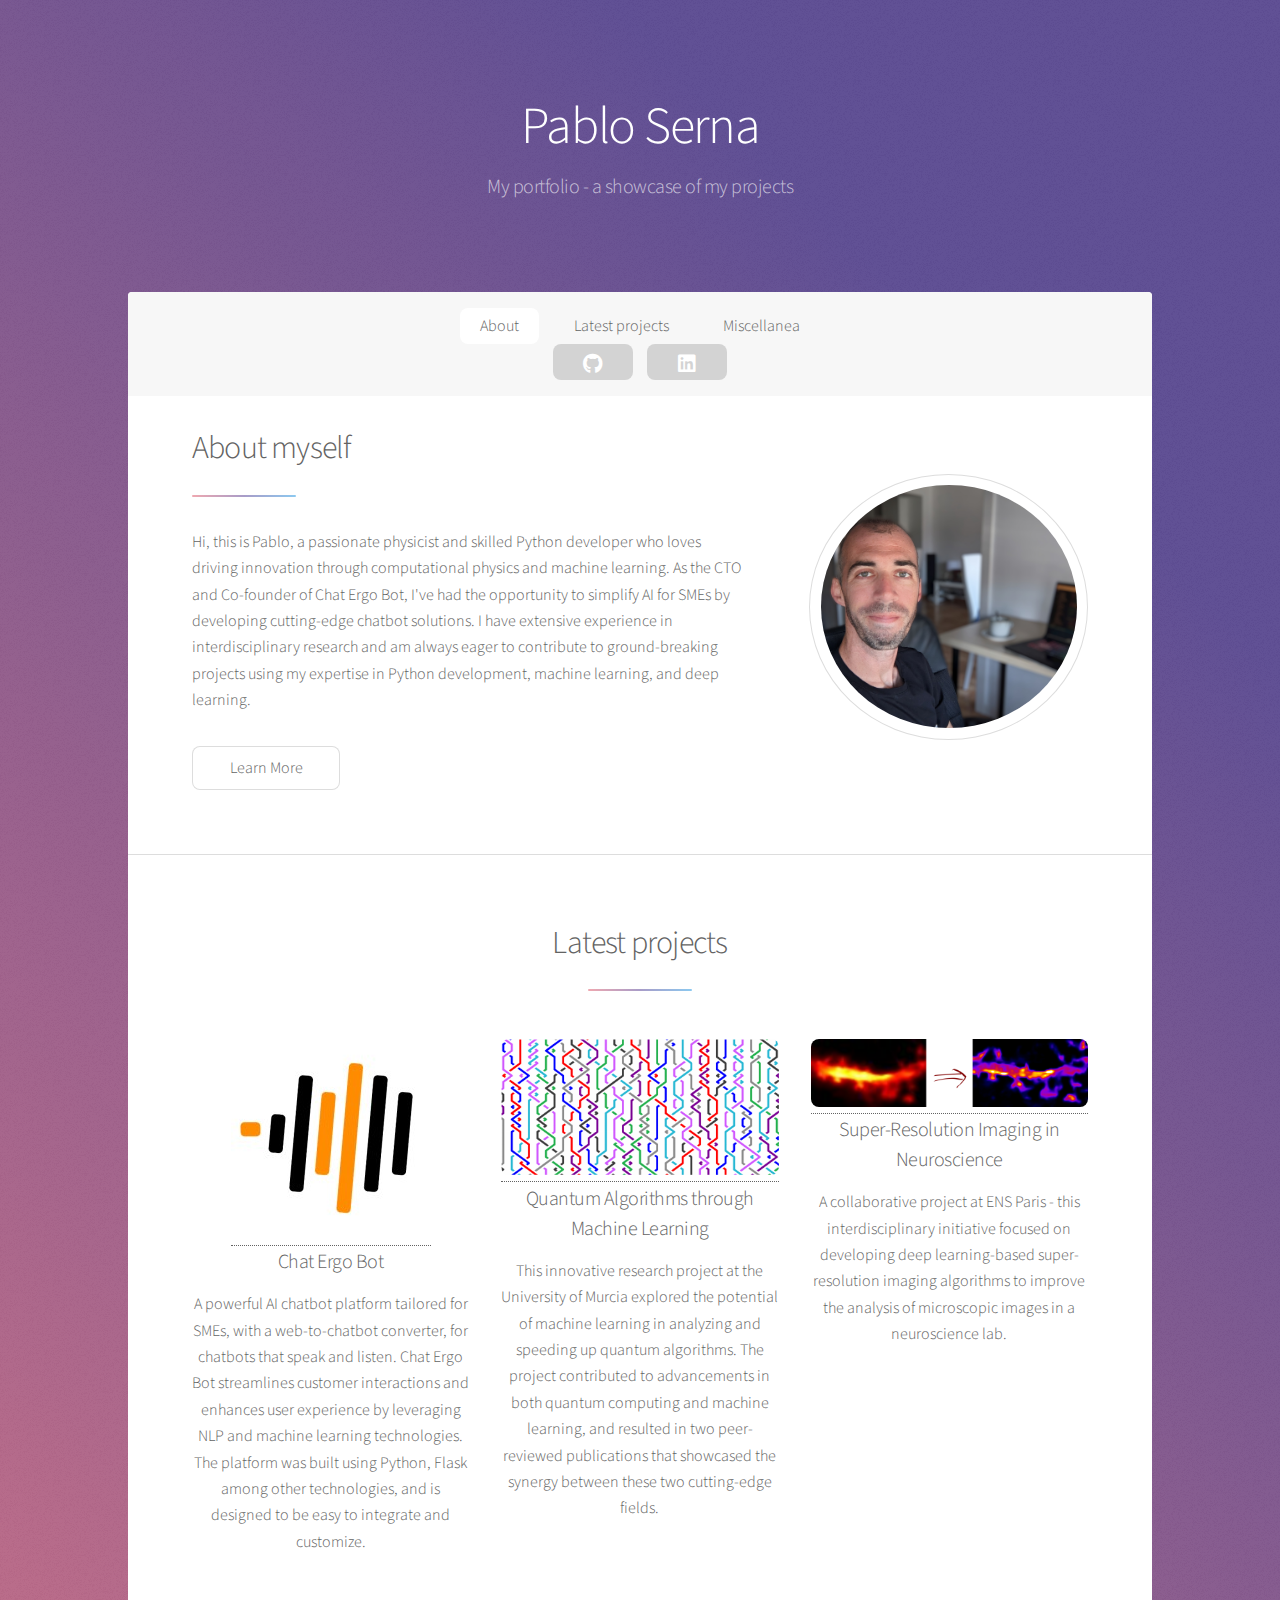
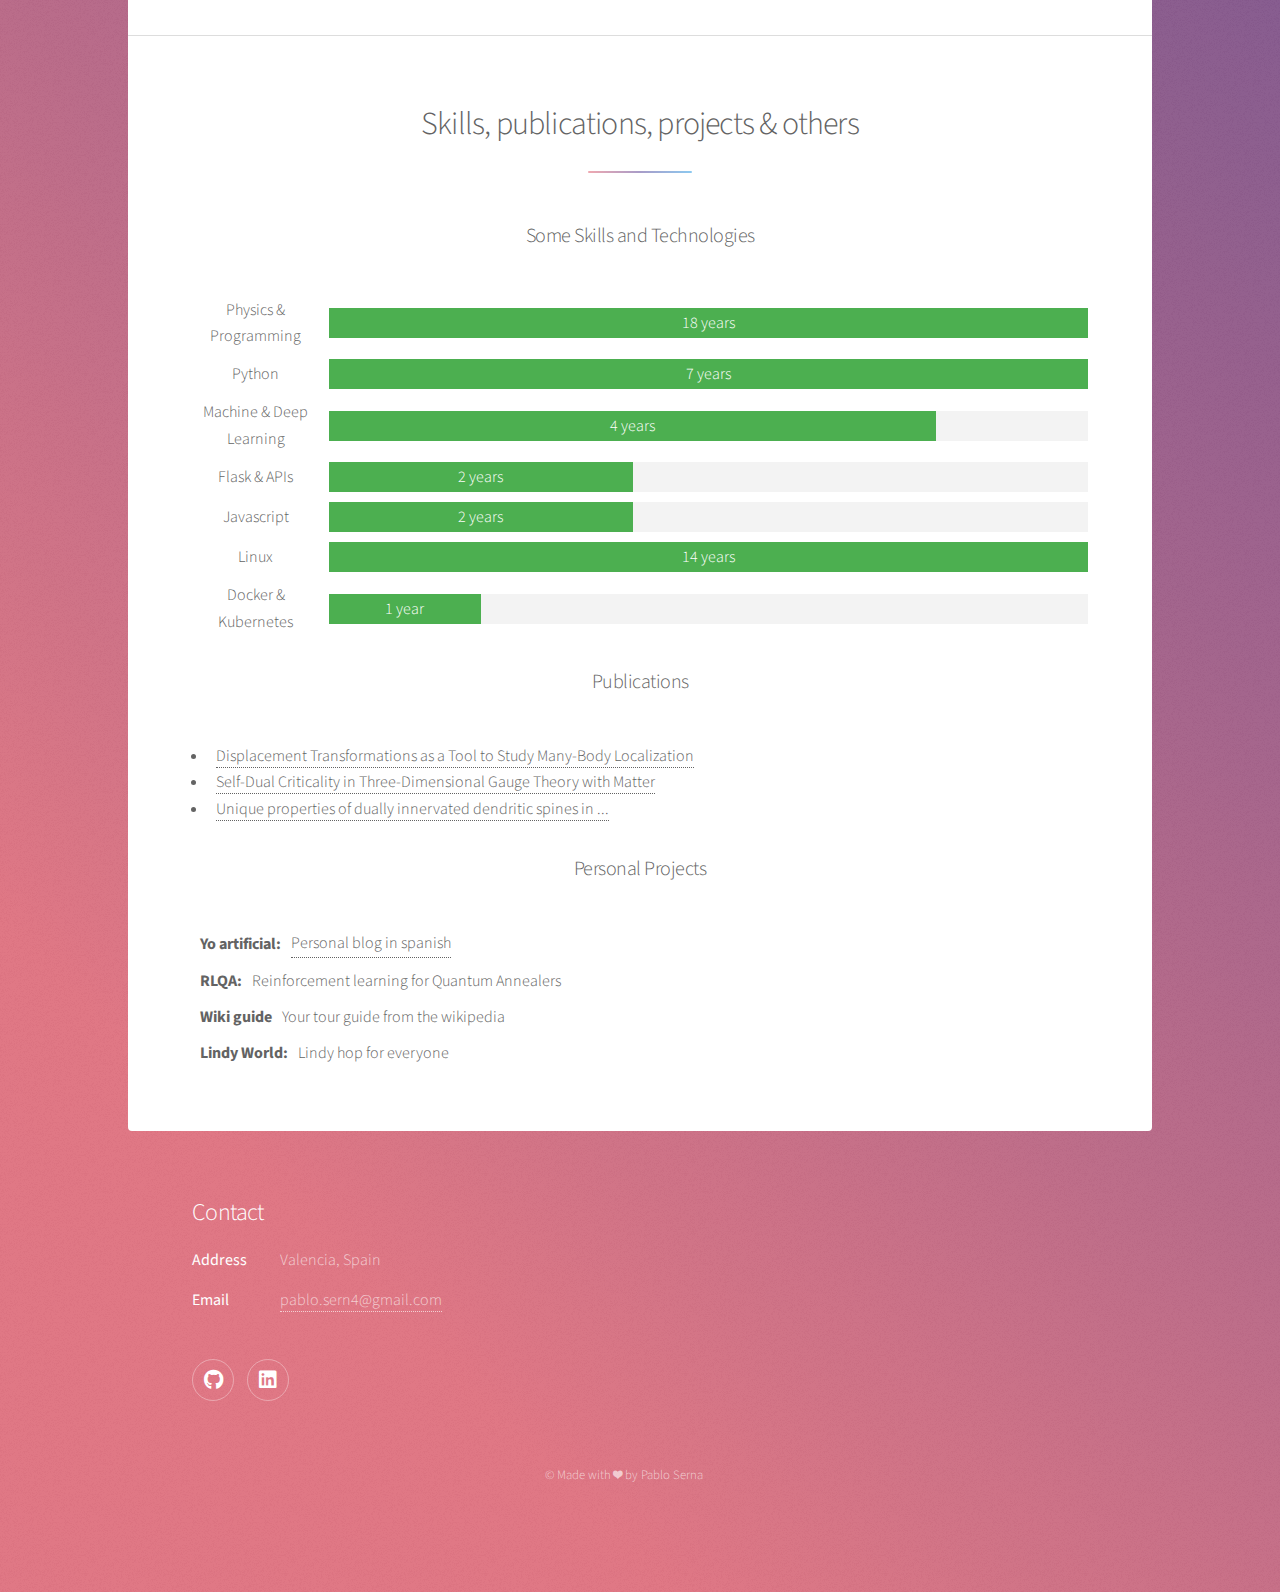
==== index.html @ 3882495e "updated without logo" ====
<!DOCTYPE HTML>
<!--
	Stellar by HTML5 UP
	html5up.net | @ajlkn
	Free for personal and commercial use under the CCA 3.0 license (html5up.net/license)
-->
<html>
	<head>
		<title>Pablo Serna</title>
		<meta charset="utf-8" />
		<meta name="viewport" content="width=device-width, initial-scale=1, user-scalable=no" />
		<link rel="stylesheet" href="assets/css/main.css" />
		<noscript><link rel="stylesheet" href="assets/css/noscript.css" /></noscript>
	</head>
	<body class="is-preload">

		<!-- Wrapper -->
			<div id="wrapper">

				<!-- Header -->
					<header id="header" class="alt">
						<!-- <span class="logo"><img src="images/logo.svg" alt="" /></span> -->
						<h1>Pablo Serna</h1>
						<p>My portfolio - a showcase of my projects</p>
					</header>

				<!-- Nav -->
					<nav id="nav">
						<ul>
							<li><a href="#intro" class="active">About</a></li>
							<li><a href="#first">Latest projects</a></li>
							<li><a href="#second">Miscellanea</a></li>
						</ul>
						<ul class="icons">
							<li><a href="https://github.com/p-serna" class="icon iconHeader brands fa-github alt"  target="_blank"><span class="label">GitHub</span></a></li>
							<li><a href="https://www.linkedin.com/in/pablo-serna/en/" target="_blank" class="icon iconHeader brands fa-linkedin alt"><span class="label">Linkedin</span></a></li>
						</ul>
					</nav>

				<!-- Main -->
					<div id="main">

						<!-- Introduction -->
							<section id="intro" class="main">
								<div class="spotlight">
									<div class="content">
										<header class="major">
											<h2>About myself</h2>
										</header>
										<p>Hi, this is Pablo, a passionate physicist and skilled Python developer who loves driving innovation through computational physics and machine learning. As the CTO and Co-founder of Chat Ergo Bot, I've had the opportunity to simplify AI for SMEs by developing cutting-edge chatbot solutions. I have extensive experience in interdisciplinary research and am always eager to contribute to ground-breaking projects using my expertise in Python development, machine learning, and deep learning. 
										</p>
										<ul class="actions">
											<li><a href="about-me.html" class="button" target="_blank">Learn More</a></li>
										</ul>
									</div>
									<span class="image"><img src="images/yo.jpg" alt="" /></span>
								</div>
							</section>

						<!-- First Section -->
							<section id="first" class="main special">
								<header class="major">
									<h2>Latest projects</h2>
								</header>
								<ul class="features">
									<li>
										<a href="https://chatergobot.com" target="_blank"><span class="image"><img src="images/chatergobot.jpg" alt="" /></span></a>
										<h3>Chat Ergo Bot </h3>
										<p>A powerful AI chatbot platform tailored for SMEs, with a web-to-chatbot converter, for chatbots that speak and listen. Chat Ergo Bot streamlines customer interactions and enhances user experience by leveraging NLP and machine learning technologies. The platform was built using Python, Flask among other technologies, and is designed to be easy to integrate and customize.</p>
									</li>
									<li>
										<a href="#"><span class="image"  ><img src="images/braids.png" alt=""  width="100%" /></span></a>
										<h3>Quantum Algorithms through Machine Learning</h3>
										<p>
											This innovative research project at the University of Murcia explored the potential of machine learning in analyzing and speeding up quantum algorithms. The project contributed to advancements in both quantum computing and machine learning, and resulted in two peer-reviewed publications that showcased the synergy between these two cutting-edge fields.</p>
									</li>
									<li>
										<a href="#"><span class="image"  ><img src="images/espinas.png" alt=""  width="100%" /></span></a>
										<h3>Super-Resolution Imaging in Neuroscience</h3>
										<p>
											A collaborative project at ENS Paris - this interdisciplinary initiative focused on developing deep learning-based super-resolution imaging algorithms to improve the analysis of microscopic images in a neuroscience lab.</p>
									</li>
								</ul>
								<!-- <footer class="major">
									<ul class="actions special">
										<li><a href="generic.html" class="button">Learn More</a></li>
									</ul>
								</footer> -->
							</section>

						<!-- Second Section -->
							<section id="second" class="main special">
								<header class="major">
									<h2>Skills, publications, projects & others</h2>
									
								</header>
								<h3>Some Skills and Technologies</h3>
								<p class="content">

									<div class="skill-item">
										<div class="skill-name">Physics & Programming</div>
										<div class="skill-container">
											<div class="skill-bar" style="width:100%">18 years</div>
										</div>
									</div>
									<div class="skill-item">
										<div class="skill-name">Python</div>
										<div class="skill-container">
											<div class="skill-bar" style="width:100%">7 years</div>
										</div>
									</div>
									
									<div class="skill-item">
										<div class="skill-name">Machine & Deep Learning</div>
										<div class="skill-container">
											<div class="skill-bar" style="width:80%">4 years</div>
										</div>
									</div>

									<div class="skill-item">
										<div class="skill-name">Flask & APIs</div>
										<div class="skill-container">
											<div class="skill-bar" style="width:40%">2 years</div>
										</div>
									</div>
									
									<div class="skill-item">
										<div class="skill-name">Javascript</div>
										<div class="skill-container">
											<div class="skill-bar" style="width:40%">2 years</div>
										</div>
									</div>
									
									<div class="skill-item">
										<div class="skill-name">Linux</div>
										<div class="skill-container">
											<div class="skill-bar" style="width:100%">14 years</div>
										</div>
									</div>
									
									<div class="skill-item">
										<div class="skill-name">Docker & Kubernetes</div>
										<div class="skill-container">
											<div class="skill-bar" style="width:20%">1 year</div>
										</div>
									</div>
									
								</p>
								<h3>Publications</h3>
								<p class="content">
									<ul class="articulos">
										<li>
											<a href="https://www.frontiersin.org/articles/10.3389/fphy.2021.767001/full"> Displacement Transformations as a Tool to Study Many-Body Localization</a>
										</li>
										<li>
											<a href="https://journals.aps.org/prx/abstract/10.1103/PhysRevX.11.041008"> Self-Dual Criticality in Three-Dimensional Gauge Theory with Matter</a>
										</li>
										<li>
											<a href="https://journals.plos.org/plosbiology/article?id=10.1371/journal.pbio.3001375"> Unique properties of dually innervated dendritic spines in ...</a>
										</li>
									</ul>
								</p>
								<h3>Personal Projects</h3>
								<p class="content">	
									<ul class="projects-list">
										<li>
											<span class="project-name">Yo artificial:</span> <a href="https://yoartificial.com/aprendizaje-con-transferencia/">Personal blog in spanish</a>
										</li>
										<li>
											<span class="project-name">RLQA:</span> Reinforcement learning for Quantum Annealers</a>
										</li>
										<li>
											<span class="project-name">Wiki guide</span> Your tour guide from the wikipedia</a>
										</li>
										<li>
											<span class="project-name">Lindy World:</span> Lindy hop for everyone</a>
										</li>
									</ul>
								</p>
								<!-- <footer class="major">
									<ul class="actions special">
										<li><a href="generic.html" class="button">Learn More</a></li>
									</ul>
								</footer> -->
							</section>

					</div>

				<!-- Footer -->
					<footer id="footer">
						<!-- <section>
							<h2>Aliquam sed mauris</h2>
							<p>Sed lorem ipsum dolor sit amet et nullam consequat feugiat consequat magna adipiscing tempus etiam dolore veroeros. eget dapibus mauris. Cras aliquet, nisl ut viverra sollicitudin, ligula erat egestas velit, vitae tincidunt odio.</p>
							<ul class="actions">
								<li><a href="generic.html" class="button">Learn More</a></li>
							</ul>
						</section> -->
						<section>
							<h2>Contact</h2>
							<dl class="alt">
								<dt>Address</dt>
								<dd>Valencia, Spain</dd>
								<dt>Email</dt>
								<dd><a href="#">pablo.sern4@gmail.com</a></dd>
							</dl>
							<ul class="icons">
								<li><a href="https://github.com/p-serna" class="icon brands fa-github alt"  target="_blank"><span class="label">GitHub</span></a></li>
								<li><a href="https://www.linkedin.com/in/pablo-serna/en/" target="_blank" class="icon  brands fa-linkedin alt"><span class="label">Linkedin</span></a></li>
							</ul>
						</section>
						<p class="copyright">&copy; Made with ❤ by Pablo Serna</p>
					</footer>

			</div>

		<!-- Scripts -->
			<script src="assets/js/jquery.min.js"></script>
			<script src="assets/js/jquery.scrollex.min.js"></script>
			<script src="assets/js/jquery.scrolly.min.js"></script>
			<script src="assets/js/browser.min.js"></script>
			<script src="assets/js/breakpoints.min.js"></script>
			<script src="assets/js/util.js"></script>
			<script src="assets/js/main.js"></script>

	</body>
</html>
---- assets/css/main.css ----
@import url(fontawesome-all.min.css);
@import 'https://fonts.googleapis.com/css?family=Source+Sans+Pro:300,400';

/*
	Stellar by HTML5 UP
	html5up.net | @ajlkn
	Free for personal and commercial use under the CCA 3.0 license (html5up.net/license)
*/

html, body, div, span, applet, object,
iframe, h1, h2, h3, h4, h5, h6, p, blockquote,
pre, a, abbr, acronym, address, big, cite,
code, del, dfn, em, img, ins, kbd, q, s, samp,
small, strike, strong, sub, sup, tt, var, b,
u, i, center, dl, dt, dd, ol, ul, li, fieldset,
form, label, legend, table, caption, tbody,
tfoot, thead, tr, th, td, article, aside,
canvas, details, embed, figure, figcaption,
footer, header, hgroup, menu, nav, output, ruby,
section, summary, time, mark, audio, video {
	margin: 0;
	padding: 0;
	border: 0;
	font-size: 100%;
	font: inherit;
	vertical-align: baseline;}

article, aside, details, figcaption, figure,
footer, header, hgroup, menu, nav, section {
	display: block;}

body {
	line-height: 1;
}

ol, ul {
	list-style: none;
}

blockquote, q {
	quotes: none;
}

	blockquote:before, blockquote:after, q:before, q:after {
		content: '';
		content: none;
	}

table {
	border-collapse: collapse;
	border-spacing: 0;
}

body {
	-webkit-text-size-adjust: none;
}

mark {
	background-color: transparent;
	color: inherit;
}

input::-moz-focus-inner {
	border: 0;
	padding: 0;
}

input, select, textarea {
	-moz-appearance: none;
	-webkit-appearance: none;
	-ms-appearance: none;
	appearance: none;
}

/* Basic */

	@-ms-viewport {
		width: device-width;
	}

	body {
		-ms-overflow-style: scrollbar;
	}

	@media screen and (max-width: 480px) {

		html, body {
			min-width: 320px;
		}

	}

	html {
		box-sizing: border-box;
	}

	*, *:before, *:after {
		box-sizing: inherit;
	}

	body {
		background-color: #935d8c;
		background-image: url("images/overlay.png"), -moz-linear-gradient(45deg, #e37682 15%, #5f4d93 85%);
		background-image: url("images/overlay.png"), -webkit-linear-gradient(45deg, #e37682 15%, #5f4d93 85%);
		background-image: url("images/overlay.png"), -ms-linear-gradient(45deg, #e37682 15%, #5f4d93 85%);
		background-image: url("images/overlay.png"), linear-gradient(45deg, #e37682 15%, #5f4d93 85%);
	}

		body.is-preload *, body.is-preload *:before, body.is-preload *:after {
			-moz-animation: none !important;
			-webkit-animation: none !important;
			-ms-animation: none !important;
			animation: none !important;
			-moz-transition: none !important;
			-webkit-transition: none !important;
			-ms-transition: none !important;
			transition: none !important;
		}

/* Type */

	body {
		background-color: #935d8c;
		color: rgba(255, 255, 255, 0.65);
	}

	body, input, select, textarea {
		font-family: "Source Sans Pro", Helvetica, sans-serif;
		font-size: 17pt;
		font-weight: 300;
		line-height: 1.65;
	}

		@media screen and (max-width: 1680px) {

			body, input, select, textarea {
				font-size: 14pt;
			}

		}

		@media screen and (max-width: 1280px) {

			body, input, select, textarea {
				font-size: 12pt;
			}

		}

		@media screen and (max-width: 360px) {

			body, input, select, textarea {
				font-size: 11pt;
			}

		}

	a {
		-moz-transition: color 0.2s ease, border-bottom 0.2s ease;
		-webkit-transition: color 0.2s ease, border-bottom 0.2s ease;
		-ms-transition: color 0.2s ease, border-bottom 0.2s ease;
		transition: color 0.2s ease, border-bottom 0.2s ease;
		text-decoration: none;
		border-bottom: dotted 1px;
		color: inherit;
	}

		a:hover {
			border-bottom-color: transparent;
		}

	strong, b {
		font-weight: 400;
	}

	em, i {
		font-style: italic;
	}

	p {
		margin: 0 0 2em 0;
	}

		p.content {
			-moz-columns: 20em 2;
			-webkit-columns: 20em 2;
			-ms-columns: 20em 2;
			columns: 20em 2;
			-moz-column-gap: 2em;
			-webkit-column-gap: 2em;
			-ms-column-gap: 2em;
			column-gap: 2em;
			text-align: justify;
		}

	h1, h2, h3, h4, h5, h6 {
		font-weight: 300;
		line-height: 1.5;
		margin: 0 0 0.7em 0;
		letter-spacing: -0.025em;
	}

		h1 a, h2 a, h3 a, h4 a, h5 a, h6 a {
			color: inherit;
			text-decoration: none;
		}

	h1 {
		font-size: 2.5em;
		line-height: 1.2;
	}

	h2 {
		font-size: 1.5em;
	}

	h3 {
		font-size: 1.25em;
	}

	h4 {
		font-size: 1.1em;
	}

	h5 {
		font-size: 0.9em;
	}

	h6 {
		font-size: 0.7em;
	}

	@media screen and (max-width: 736px) {

		h1 {
			font-size: 2em;
		}

	}

	sub {
		font-size: 0.8em;
		position: relative;
		top: 0.5em;
	}

	sup {
		font-size: 0.8em;
		position: relative;
		top: -0.5em;
	}

	blockquote {
		border-left: solid 4px;
		font-style: italic;
		margin: 0 0 2em 0;
		padding: 0.5em 0 0.5em 2em;
	}

	code {
		border-radius: 8px;
		border: solid 1px;
		font-family: "Courier New", monospace;
		font-size: 0.9em;
		margin: 0 0.25em;
		padding: 0.25em 0.65em;
	}

	pre {
		-webkit-overflow-scrolling: touch;
		font-family: "Courier New", monospace;
		font-size: 0.9em;
		margin: 0 0 2em 0;
	}

		pre code {
			display: block;
			line-height: 1.75;
			padding: 1em 1.5em;
			overflow-x: auto;
		}

	hr {
		border: 0;
		border-bottom: solid 1px;
		margin: 2em 0;
	}

		hr.major {
			margin: 3em 0;
		}

	.align-left {
		text-align: left;
	}

	.align-center {
		text-align: center;
	}

	.align-right {
		text-align: right;
	}

	input, select, textarea {
		color: #ffffff;
	}

	a:hover {
		color: #ffffff;
	}

	strong, b {
		color: #ffffff;
	}

	h1, h2, h3, h4, h5, h6 {
		color: #ffffff;
	}

	blockquote {
		border-left-color: rgba(255, 255, 255, 0.35);
	}

	code {
		background: rgba(255, 255, 255, 0.075);
		border-color: rgba(255, 255, 255, 0.35);
	}

	hr {
		border-bottom-color: rgba(255, 255, 255, 0.35);
	}

/* Row */

	.row {
		display: flex;
		flex-wrap: wrap;
		box-sizing: border-box;
		align-items: stretch;
	}

		.row > * {
			box-sizing: border-box;
		}

		.row.gtr-uniform > * > :last-child {
			margin-bottom: 0;
		}

		.row.aln-left {
			justify-content: flex-start;
		}

		.row.aln-center {
			justify-content: center;
		}

		.row.aln-right {
			justify-content: flex-end;
		}

		.row.aln-top {
			align-items: flex-start;
		}

		.row.aln-middle {
			align-items: center;
		}

		.row.aln-bottom {
			align-items: flex-end;
		}

		.row > .imp {
			order: -1;
		}

		.row > .col-1 {
			width: 8.33333%;
		}

		.row > .off-1 {
			margin-left: 8.33333%;
		}

		.row > .col-2 {
			width: 16.66667%;
		}

		.row > .off-2 {
			margin-left: 16.66667%;
		}

		.row > .col-3 {
			width: 25%;
		}

		.row > .off-3 {
			margin-left: 25%;
		}

		.row > .col-4 {
			width: 33.33333%;
		}

		.row > .off-4 {
			margin-left: 33.33333%;
		}

		.row > .col-5 {
			width: 41.66667%;
		}

		.row > .off-5 {
			margin-left: 41.66667%;
		}

		.row > .col-6 {
			width: 50%;
		}

		.row > .off-6 {
			margin-left: 50%;
		}

		.row > .col-7 {
			width: 58.33333%;
		}

		.row > .off-7 {
			margin-left: 58.33333%;
		}

		.row > .col-8 {
			width: 66.66667%;
		}

		.row > .off-8 {
			margin-left: 66.66667%;
		}

		.row > .col-9 {
			width: 75%;
		}

		.row > .off-9 {
			margin-left: 75%;
		}

		.row > .col-10 {
			width: 83.33333%;
		}

		.row > .off-10 {
			margin-left: 83.33333%;
		}

		.row > .col-11 {
			width: 91.66667%;
		}

		.row > .off-11 {
			margin-left: 91.66667%;
		}

		.row > .col-12 {
			width: 100%;
		}

		.row > .off-12 {
			margin-left: 100%;
		}

		.row.gtr-0 {
			margin-top: 0;
			margin-left: 0em;
		}

			.row.gtr-0 > * {
				padding: 0 0 0 0em;
			}

			.row.gtr-0.gtr-uniform {
				margin-top: 0em;
			}

				.row.gtr-0.gtr-uniform > * {
					padding-top: 0em;
				}

		.row.gtr-25 {
			margin-top: 0;
			margin-left: -0.375em;
		}

			.row.gtr-25 > * {
				padding: 0 0 0 0.375em;
			}

			.row.gtr-25.gtr-uniform {
				margin-top: -0.375em;
			}

				.row.gtr-25.gtr-uniform > * {
					padding-top: 0.375em;
				}

		.row.gtr-50 {
			margin-top: 0;
			margin-left: -0.75em;
		}

			.row.gtr-50 > * {
				padding: 0 0 0 0.75em;
			}

			.row.gtr-50.gtr-uniform {
				margin-top: -0.75em;
			}

				.row.gtr-50.gtr-uniform > * {
					padding-top: 0.75em;
				}

		.row {
			margin-top: 0;
			margin-left: -1.5em;
		}

			.row > * {
				padding: 0 0 0 1.5em;
			}

			.row.gtr-uniform {
				margin-top: -1.5em;
			}

				.row.gtr-uniform > * {
					padding-top: 1.5em;
				}

		.row.gtr-150 {
			margin-top: 0;
			margin-left: -2.25em;
		}

			.row.gtr-150 > * {
				padding: 0 0 0 2.25em;
			}

			.row.gtr-150.gtr-uniform {
				margin-top: -2.25em;
			}

				.row.gtr-150.gtr-uniform > * {
					padding-top: 2.25em;
				}

		.row.gtr-200 {
			margin-top: 0;
			margin-left: -3em;
		}

			.row.gtr-200 > * {
				padding: 0 0 0 3em;
			}

			.row.gtr-200.gtr-uniform {
				margin-top: -3em;
			}

				.row.gtr-200.gtr-uniform > * {
					padding-top: 3em;
				}

		@media screen and (max-width: 1680px) {

			.row {
				display: flex;
				flex-wrap: wrap;
				box-sizing: border-box;
				align-items: stretch;
			}

				.row > * {
					box-sizing: border-box;
				}

				.row.gtr-uniform > * > :last-child {
					margin-bottom: 0;
				}

				.row.aln-left {
					justify-content: flex-start;
				}

				.row.aln-center {
					justify-content: center;
				}

				.row.aln-right {
					justify-content: flex-end;
				}

				.row.aln-top {
					align-items: flex-start;
				}

				.row.aln-middle {
					align-items: center;
				}

				.row.aln-bottom {
					align-items: flex-end;
				}

				.row > .imp-xlarge {
					order: -1;
				}

				.row > .col-1-xlarge {
					width: 8.33333%;
				}

				.row > .off-1-xlarge {
					margin-left: 8.33333%;
				}

				.row > .col-2-xlarge {
					width: 16.66667%;
				}

				.row > .off-2-xlarge {
					margin-left: 16.66667%;
				}

				.row > .col-3-xlarge {
					width: 25%;
				}

				.row > .off-3-xlarge {
					margin-left: 25%;
				}

				.row > .col-4-xlarge {
					width: 33.33333%;
				}

				.row > .off-4-xlarge {
					margin-left: 33.33333%;
				}

				.row > .col-5-xlarge {
					width: 41.66667%;
				}

				.row > .off-5-xlarge {
					margin-left: 41.66667%;
				}

				.row > .col-6-xlarge {
					width: 50%;
				}

				.row > .off-6-xlarge {
					margin-left: 50%;
				}

				.row > .col-7-xlarge {
					width: 58.33333%;
				}

				.row > .off-7-xlarge {
					margin-left: 58.33333%;
				}

				.row > .col-8-xlarge {
					width: 66.66667%;
				}

				.row > .off-8-xlarge {
					margin-left: 66.66667%;
				}

				.row > .col-9-xlarge {
					width: 75%;
				}

				.row > .off-9-xlarge {
					margin-left: 75%;
				}

				.row > .col-10-xlarge {
					width: 83.33333%;
				}

				.row > .off-10-xlarge {
					margin-left: 83.33333%;
				}

				.row > .col-11-xlarge {
					width: 91.66667%;
				}

				.row > .off-11-xlarge {
					margin-left: 91.66667%;
				}

				.row > .col-12-xlarge {
					width: 100%;
				}

				.row > .off-12-xlarge {
					margin-left: 100%;
				}

				.row.gtr-0 {
					margin-top: 0;
					margin-left: 0em;
				}

					.row.gtr-0 > * {
						padding: 0 0 0 0em;
					}

					.row.gtr-0.gtr-uniform {
						margin-top: 0em;
					}

						.row.gtr-0.gtr-uniform > * {
							padding-top: 0em;
						}

				.row.gtr-25 {
					margin-top: 0;
					margin-left: -0.375em;
				}

					.row.gtr-25 > * {
						padding: 0 0 0 0.375em;
					}

					.row.gtr-25.gtr-uniform {
						margin-top: -0.375em;
					}

						.row.gtr-25.gtr-uniform > * {
							padding-top: 0.375em;
						}

				.row.gtr-50 {
					margin-top: 0;
					margin-left: -0.75em;
				}

					.row.gtr-50 > * {
						padding: 0 0 0 0.75em;
					}

					.row.gtr-50.gtr-uniform {
						margin-top: -0.75em;
					}

						.row.gtr-50.gtr-uniform > * {
							padding-top: 0.75em;
						}

				.row {
					margin-top: 0;
					margin-left: -1.5em;
				}

					.row > * {
						padding: 0 0 0 1.5em;
					}

					.row.gtr-uniform {
						margin-top: -1.5em;
					}

						.row.gtr-uniform > * {
							padding-top: 1.5em;
						}

				.row.gtr-150 {
					margin-top: 0;
					margin-left: -2.25em;
				}

					.row.gtr-150 > * {
						padding: 0 0 0 2.25em;
					}

					.row.gtr-150.gtr-uniform {
						margin-top: -2.25em;
					}

						.row.gtr-150.gtr-uniform > * {
							padding-top: 2.25em;
						}

				.row.gtr-200 {
					margin-top: 0;
					margin-left: -3em;
				}

					.row.gtr-200 > * {
						padding: 0 0 0 3em;
					}

					.row.gtr-200.gtr-uniform {
						margin-top: -3em;
					}

						.row.gtr-200.gtr-uniform > * {
							padding-top: 3em;
						}

		}

		@media screen and (max-width: 1280px) {

			.row {
				display: flex;
				flex-wrap: wrap;
				box-sizing: border-box;
				align-items: stretch;
			}

				.row > * {
					box-sizing: border-box;
				}

				.row.gtr-uniform > * > :last-child {
					margin-bottom: 0;
				}

				.row.aln-left {
					justify-content: flex-start;
				}

				.row.aln-center {
					justify-content: center;
				}

				.row.aln-right {
					justify-content: flex-end;
				}

				.row.aln-top {
					align-items: flex-start;
				}

				.row.aln-middle {
					align-items: center;
				}

				.row.aln-bottom {
					align-items: flex-end;
				}

				.row > .imp-large {
					order: -1;
				}

				.row > .col-1-large {
					width: 8.33333%;
				}

				.row > .off-1-large {
					margin-left: 8.33333%;
				}

				.row > .col-2-large {
					width: 16.66667%;
				}

				.row > .off-2-large {
					margin-left: 16.66667%;
				}

				.row > .col-3-large {
					width: 25%;
				}

				.row > .off-3-large {
					margin-left: 25%;
				}

				.row > .col-4-large {
					width: 33.33333%;
				}

				.row > .off-4-large {
					margin-left: 33.33333%;
				}

				.row > .col-5-large {
					width: 41.66667%;
				}

				.row > .off-5-large {
					margin-left: 41.66667%;
				}

				.row > .col-6-large {
					width: 50%;
				}

				.row > .off-6-large {
					margin-left: 50%;
				}

				.row > .col-7-large {
					width: 58.33333%;
				}

				.row > .off-7-large {
					margin-left: 58.33333%;
				}

				.row > .col-8-large {
					width: 66.66667%;
				}

				.row > .off-8-large {
					margin-left: 66.66667%;
				}

				.row > .col-9-large {
					width: 75%;
				}

				.row > .off-9-large {
					margin-left: 75%;
				}

				.row > .col-10-large {
					width: 83.33333%;
				}

				.row > .off-10-large {
					margin-left: 83.33333%;
				}

				.row > .col-11-large {
					width: 91.66667%;
				}

				.row > .off-11-large {
					margin-left: 91.66667%;
				}

				.row > .col-12-large {
					width: 100%;
				}

				.row > .off-12-large {
					margin-left: 100%;
				}

				.row.gtr-0 {
					margin-top: 0;
					margin-left: 0em;
				}

					.row.gtr-0 > * {
						padding: 0 0 0 0em;
					}

					.row.gtr-0.gtr-uniform {
						margin-top: 0em;
					}

						.row.gtr-0.gtr-uniform > * {
							padding-top: 0em;
						}

				.row.gtr-25 {
					margin-top: 0;
					margin-left: -0.375em;
				}

					.row.gtr-25 > * {
						padding: 0 0 0 0.375em;
					}

					.row.gtr-25.gtr-uniform {
						margin-top: -0.375em;
					}

						.row.gtr-25.gtr-uniform > * {
							padding-top: 0.375em;
						}

				.row.gtr-50 {
					margin-top: 0;
					margin-left: -0.75em;
				}

					.row.gtr-50 > * {
						padding: 0 0 0 0.75em;
					}

					.row.gtr-50.gtr-uniform {
						margin-top: -0.75em;
					}

						.row.gtr-50.gtr-uniform > * {
							padding-top: 0.75em;
						}

				.row {
					margin-top: 0;
					margin-left: -1.5em;
				}

					.row > * {
						padding: 0 0 0 1.5em;
					}

					.row.gtr-uniform {
						margin-top: -1.5em;
					}

						.row.gtr-uniform > * {
							padding-top: 1.5em;
						}

				.row.gtr-150 {
					margin-top: 0;
					margin-left: -2.25em;
				}

					.row.gtr-150 > * {
						padding: 0 0 0 2.25em;
					}

					.row.gtr-150.gtr-uniform {
						margin-top: -2.25em;
					}

						.row.gtr-150.gtr-uniform > * {
							padding-top: 2.25em;
						}

				.row.gtr-200 {
					margin-top: 0;
					margin-left: -3em;
				}

					.row.gtr-200 > * {
						padding: 0 0 0 3em;
					}

					.row.gtr-200.gtr-uniform {
						margin-top: -3em;
					}

						.row.gtr-200.gtr-uniform > * {
							padding-top: 3em;
						}

		}

		@media screen and (max-width: 980px) {

			.row {
				display: flex;
				flex-wrap: wrap;
				box-sizing: border-box;
				align-items: stretch;
			}

				.row > * {
					box-sizing: border-box;
				}

				.row.gtr-uniform > * > :last-child {
					margin-bottom: 0;
				}

				.row.aln-left {
					justify-content: flex-start;
				}

				.row.aln-center {
					justify-content: center;
				}

				.row.aln-right {
					justify-content: flex-end;
				}

				.row.aln-top {
					align-items: flex-start;
				}

				.row.aln-middle {
					align-items: center;
				}

				.row.aln-bottom {
					align-items: flex-end;
				}

				.row > .imp-medium {
					order: -1;
				}

				.row > .col-1-medium {
					width: 8.33333%;
				}

				.row > .off-1-medium {
					margin-left: 8.33333%;
				}

				.row > .col-2-medium {
					width: 16.66667%;
				}

				.row > .off-2-medium {
					margin-left: 16.66667%;
				}

				.row > .col-3-medium {
					width: 25%;
				}

				.row > .off-3-medium {
					margin-left: 25%;
				}

				.row > .col-4-medium {
					width: 33.33333%;
				}

				.row > .off-4-medium {
					margin-left: 33.33333%;
				}

				.row > .col-5-medium {
					width: 41.66667%;
				}

				.row > .off-5-medium {
					margin-left: 41.66667%;
				}

				.row > .col-6-medium {
					width: 50%;
				}

				.row > .off-6-medium {
					margin-left: 50%;
				}

				.row > .col-7-medium {
					width: 58.33333%;
				}

				.row > .off-7-medium {
					margin-left: 58.33333%;
				}

				.row > .col-8-medium {
					width: 66.66667%;
				}

				.row > .off-8-medium {
					margin-left: 66.66667%;
				}

				.row > .col-9-medium {
					width: 75%;
				}

				.row > .off-9-medium {
					margin-left: 75%;
				}

				.row > .col-10-medium {
					width: 83.33333%;
				}

				.row > .off-10-medium {
					margin-left: 83.33333%;
				}

				.row > .col-11-medium {
					width: 91.66667%;
				}

				.row > .off-11-medium {
					margin-left: 91.66667%;
				}

				.row > .col-12-medium {
					width: 100%;
				}

				.row > .off-12-medium {
					margin-left: 100%;
				}

				.row.gtr-0 {
					margin-top: 0;
					margin-left: 0em;
				}

					.row.gtr-0 > * {
						padding: 0 0 0 0em;
					}

					.row.gtr-0.gtr-uniform {
						margin-top: 0em;
					}

						.row.gtr-0.gtr-uniform > * {
							padding-top: 0em;
						}

				.row.gtr-25 {
					margin-top: 0;
					margin-left: -0.375em;
				}

					.row.gtr-25 > * {
						padding: 0 0 0 0.375em;
					}

					.row.gtr-25.gtr-uniform {
						margin-top: -0.375em;
					}

						.row.gtr-25.gtr-uniform > * {
							padding-top: 0.375em;
						}

				.row.gtr-50 {
					margin-top: 0;
					margin-left: -0.75em;
				}

					.row.gtr-50 > * {
						padding: 0 0 0 0.75em;
					}

					.row.gtr-50.gtr-uniform {
						margin-top: -0.75em;
					}

						.row.gtr-50.gtr-uniform > * {
							padding-top: 0.75em;
						}

				.row {
					margin-top: 0;
					margin-left: -1.5em;
				}

					.row > * {
						padding: 0 0 0 1.5em;
					}

					.row.gtr-uniform {
						margin-top: -1.5em;
					}

						.row.gtr-uniform > * {
							padding-top: 1.5em;
						}

				.row.gtr-150 {
					margin-top: 0;
					margin-left: -2.25em;
				}

					.row.gtr-150 > * {
						padding: 0 0 0 2.25em;
					}

					.row.gtr-150.gtr-uniform {
						margin-top: -2.25em;
					}

						.row.gtr-150.gtr-uniform > * {
							padding-top: 2.25em;
						}

				.row.gtr-200 {
					margin-top: 0;
					margin-left: -3em;
				}

					.row.gtr-200 > * {
						padding: 0 0 0 3em;
					}

					.row.gtr-200.gtr-uniform {
						margin-top: -3em;
					}

						.row.gtr-200.gtr-uniform > * {
							padding-top: 3em;
						}

		}

		@media screen and (max-width: 736px) {

			.row {
				display: flex;
				flex-wrap: wrap;
				box-sizing: border-box;
				align-items: stretch;
			}

				.row > * {
					box-sizing: border-box;
				}

				.row.gtr-uniform > * > :last-child {
					margin-bottom: 0;
				}

				.row.aln-left {
					justify-content: flex-start;
				}

				.row.aln-center {
					justify-content: center;
				}

				.row.aln-right {
					justify-content: flex-end;
				}

				.row.aln-top {
					align-items: flex-start;
				}

				.row.aln-middle {
					align-items: center;
				}

				.row.aln-bottom {
					align-items: flex-end;
				}

				.row > .imp-small {
					order: -1;
				}

				.row > .col-1-small {
					width: 8.33333%;
				}

				.row > .off-1-small {
					margin-left: 8.33333%;
				}

				.row > .col-2-small {
					width: 16.66667%;
				}

				.row > .off-2-small {
					margin-left: 16.66667%;
				}

				.row > .col-3-small {
					width: 25%;
				}

				.row > .off-3-small {
					margin-left: 25%;
				}

				.row > .col-4-small {
					width: 33.33333%;
				}

				.row > .off-4-small {
					margin-left: 33.33333%;
				}

				.row > .col-5-small {
					width: 41.66667%;
				}

				.row > .off-5-small {
					margin-left: 41.66667%;
				}

				.row > .col-6-small {
					width: 50%;
				}

				.row > .off-6-small {
					margin-left: 50%;
				}

				.row > .col-7-small {
					width: 58.33333%;
				}

				.row > .off-7-small {
					margin-left: 58.33333%;
				}

				.row > .col-8-small {
					width: 66.66667%;
				}

				.row > .off-8-small {
					margin-left: 66.66667%;
				}

				.row > .col-9-small {
					width: 75%;
				}

				.row > .off-9-small {
					margin-left: 75%;
				}

				.row > .col-10-small {
					width: 83.33333%;
				}

				.row > .off-10-small {
					margin-left: 83.33333%;
				}

				.row > .col-11-small {
					width: 91.66667%;
				}

				.row > .off-11-small {
					margin-left: 91.66667%;
				}

				.row > .col-12-small {
					width: 100%;
				}

				.row > .off-12-small {
					margin-left: 100%;
				}

				.row.gtr-0 {
					margin-top: 0;
					margin-left: 0em;
				}

					.row.gtr-0 > * {
						padding: 0 0 0 0em;
					}

					.row.gtr-0.gtr-uniform {
						margin-top: 0em;
					}

						.row.gtr-0.gtr-uniform > * {
							padding-top: 0em;
						}

				.row.gtr-25 {
					margin-top: 0;
					margin-left: -0.25em;
				}

					.row.gtr-25 > * {
						padding: 0 0 0 0.25em;
					}

					.row.gtr-25.gtr-uniform {
						margin-top: -0.25em;
					}

						.row.gtr-25.gtr-uniform > * {
							padding-top: 0.25em;
						}

				.row.gtr-50 {
					margin-top: 0;
					margin-left: -0.5em;
				}

					.row.gtr-50 > * {
						padding: 0 0 0 0.5em;
					}

					.row.gtr-50.gtr-uniform {
						margin-top: -0.5em;
					}

						.row.gtr-50.gtr-uniform > * {
							padding-top: 0.5em;
						}

				.row {
					margin-top: 0;
					margin-left: -1em;
				}

					.row > * {
						padding: 0 0 0 1em;
					}

					.row.gtr-uniform {
						margin-top: -1em;
					}

						.row.gtr-uniform > * {
							padding-top: 1em;
						}

				.row.gtr-150 {
					margin-top: 0;
					margin-left: -1.5em;
				}

					.row.gtr-150 > * {
						padding: 0 0 0 1.5em;
					}

					.row.gtr-150.gtr-uniform {
						margin-top: -1.5em;
					}

						.row.gtr-150.gtr-uniform > * {
							padding-top: 1.5em;
						}

				.row.gtr-200 {
					margin-top: 0;
					margin-left: -2em;
				}

					.row.gtr-200 > * {
						padding: 0 0 0 2em;
					}

					.row.gtr-200.gtr-uniform {
						margin-top: -2em;
					}

						.row.gtr-200.gtr-uniform > * {
							padding-top: 2em;
						}

		}

		@media screen and (max-width: 480px) {

			.row {
				display: flex;
				flex-wrap: wrap;
				box-sizing: border-box;
				align-items: stretch;
			}

				.row > * {
					box-sizing: border-box;
				}

				.row.gtr-uniform > * > :last-child {
					margin-bottom: 0;
				}

				.row.aln-left {
					justify-content: flex-start;
				}

				.row.aln-center {
					justify-content: center;
				}

				.row.aln-right {
					justify-content: flex-end;
				}

				.row.aln-top {
					align-items: flex-start;
				}

				.row.aln-middle {
					align-items: center;
				}

				.row.aln-bottom {
					align-items: flex-end;
				}

				.row > .imp-xsmall {
					order: -1;
				}

				.row > .col-1-xsmall {
					width: 8.33333%;
				}

				.row > .off-1-xsmall {
					margin-left: 8.33333%;
				}

				.row > .col-2-xsmall {
					width: 16.66667%;
				}

				.row > .off-2-xsmall {
					margin-left: 16.66667%;
				}

				.row > .col-3-xsmall {
					width: 25%;
				}

				.row > .off-3-xsmall {
					margin-left: 25%;
				}

				.row > .col-4-xsmall {
					width: 33.33333%;
				}

				.row > .off-4-xsmall {
					margin-left: 33.33333%;
				}

				.row > .col-5-xsmall {
					width: 41.66667%;
				}

				.row > .off-5-xsmall {
					margin-left: 41.66667%;
				}

				.row > .col-6-xsmall {
					width: 50%;
				}

				.row > .off-6-xsmall {
					margin-left: 50%;
				}

				.row > .col-7-xsmall {
					width: 58.33333%;
				}

				.row > .off-7-xsmall {
					margin-left: 58.33333%;
				}

				.row > .col-8-xsmall {
					width: 66.66667%;
				}

				.row > .off-8-xsmall {
					margin-left: 66.66667%;
				}

				.row > .col-9-xsmall {
					width: 75%;
				}

				.row > .off-9-xsmall {
					margin-left: 75%;
				}

				.row > .col-10-xsmall {
					width: 83.33333%;
				}

				.row > .off-10-xsmall {
					margin-left: 83.33333%;
				}

				.row > .col-11-xsmall {
					width: 91.66667%;
				}

				.row > .off-11-xsmall {
					margin-left: 91.66667%;
				}

				.row > .col-12-xsmall {
					width: 100%;
				}

				.row > .off-12-xsmall {
					margin-left: 100%;
				}

				.row.gtr-0 {
					margin-top: 0;
					margin-left: 0em;
				}

					.row.gtr-0 > * {
						padding: 0 0 0 0em;
					}

					.row.gtr-0.gtr-uniform {
						margin-top: 0em;
					}

						.row.gtr-0.gtr-uniform > * {
							padding-top: 0em;
						}

				.row.gtr-25 {
					margin-top: 0;
					margin-left: -0.3125em;
				}

					.row.gtr-25 > * {
						padding: 0 0 0 0.3125em;
					}

					.row.gtr-25.gtr-uniform {
						margin-top: -0.3125em;
					}

						.row.gtr-25.gtr-uniform > * {
							padding-top: 0.3125em;
						}

				.row.gtr-50 {
					margin-top: 0;
					margin-left: -0.625em;
				}

					.row.gtr-50 > * {
						padding: 0 0 0 0.625em;
					}

					.row.gtr-50.gtr-uniform {
						margin-top: -0.625em;
					}

						.row.gtr-50.gtr-uniform > * {
							padding-top: 0.625em;
						}

				.row {
					margin-top: 0;
					margin-left: -1.25em;
				}

					.row > * {
						padding: 0 0 0 1.25em;
					}

					.row.gtr-uniform {
						margin-top: -1.25em;
					}

						.row.gtr-uniform > * {
							padding-top: 1.25em;
						}

				.row.gtr-150 {
					margin-top: 0;
					margin-left: -1.875em;
				}

					.row.gtr-150 > * {
						padding: 0 0 0 1.875em;
					}

					.row.gtr-150.gtr-uniform {
						margin-top: -1.875em;
					}

						.row.gtr-150.gtr-uniform > * {
							padding-top: 1.875em;
						}

				.row.gtr-200 {
					margin-top: 0;
					margin-left: -2.5em;
				}

					.row.gtr-200 > * {
						padding: 0 0 0 2.5em;
					}

					.row.gtr-200.gtr-uniform {
						margin-top: -2.5em;
					}

						.row.gtr-200.gtr-uniform > * {
							padding-top: 2.5em;
						}

		}

/* Box */

	.box {
		border-radius: 8px;
		border: solid;
		margin-bottom: 2em;
		padding: 1.5em;
	}

		.box > :last-child,
		.box > :last-child > :last-child,
		.box > :last-child > :last-child > :last-child {
			margin-bottom: 0;
		}

		.box.alt {
			border: 0;
			border-radius: 0;
			padding: 0;
		}

	.box {
		border-color: rgba(255, 255, 255, 0.35);
	}

/* Button */

	input[type="submit"],
	input[type="reset"],
	input[type="button"],
	button,
	.button {
		-moz-appearance: none;
		-webkit-appearance: none;
		-ms-appearance: none;
		appearance: none;
		-moz-transition: background-color 0.2s ease-in-out, color 0.2s ease-in-out;
		-webkit-transition: background-color 0.2s ease-in-out, color 0.2s ease-in-out;
		-ms-transition: background-color 0.2s ease-in-out, color 0.2s ease-in-out;
		transition: background-color 0.2s ease-in-out, color 0.2s ease-in-out;
		border-radius: 8px;
		border: 0;
		cursor: pointer;
		display: inline-block;
		font-weight: 300;
		height: 2.75em;
		line-height: 2.75em;
		min-width: 9.25em;
		padding: 0 1.5em;
		text-align: center;
		text-decoration: none;
		white-space: nowrap;
	}

		input[type="submit"].icon,
		input[type="reset"].icon,
		input[type="button"].icon,
		button.icon,
		.button.icon {
			padding-left: 1.35em;
		}

			input[type="submit"].icon:before,
			input[type="reset"].icon:before,
			input[type="button"].icon:before,
			button.icon:before,
			.button.icon:before {
				margin-right: 0.5em;
			}

		input[type="submit"].fit,
		input[type="reset"].fit,
		input[type="button"].fit,
		button.fit,
		.button.fit {
			width: 100%;
		}

		input[type="submit"].small,
		input[type="reset"].small,
		input[type="button"].small,
		button.small,
		.button.small {
			font-size: 0.8em;
		}

		input[type="submit"].large,
		input[type="reset"].large,
		input[type="button"].large,
		button.large,
		.button.large {
			font-size: 1.35em;
		}

		input[type="submit"].disabled, input[type="submit"]:disabled,
		input[type="reset"].disabled,
		input[type="reset"]:disabled,
		input[type="button"].disabled,
		input[type="button"]:disabled,
		button.disabled,
		button:disabled,
		.button.disabled,
		.button:disabled {
			pointer-events: none;
			opacity: 0.25;
		}

		@media screen and (max-width: 736px) {

			input[type="submit"],
			input[type="reset"],
			input[type="button"],
			button,
			.button {
				min-width: 0;
			}

		}

	input[type="submit"],
	input[type="reset"],
	input[type="button"],
	button,
	.button {
		background-color: transparent;
		box-shadow: inset 0 0 0 1px rgba(255, 255, 255, 0.35);
		color: #ffffff !important;
	}

		input[type="submit"]:hover,
		input[type="reset"]:hover,
		input[type="button"]:hover,
		button:hover,
		.button:hover {
			background-color: rgba(255, 255, 255, 0.075);
		}

		input[type="submit"]:active,
		input[type="reset"]:active,
		input[type="button"]:active,
		button:active,
		.button:active {
			background-color: rgba(255, 255, 255, 0.2);
		}

		input[type="submit"].icon:before,
		input[type="reset"].icon:before,
		input[type="button"].icon:before,
		button.icon:before,
		.button.icon:before {
			color: rgba(255, 255, 255, 0.5);
		}

		input[type="submit"].primary,
		input[type="reset"].primary,
		input[type="button"].primary,
		button.primary,
		.button.primary {
			background-color: #8cc9f0;
			color: #ffffff !important;
			box-shadow: none;
		}

			input[type="submit"].primary:hover,
			input[type="reset"].primary:hover,
			input[type="button"].primary:hover,
			button.primary:hover,
			.button.primary:hover {
				background-color: #9acff2;
			}

			input[type="submit"].primary:active,
			input[type="reset"].primary:active,
			input[type="button"].primary:active,
			button.primary:active,
			.button.primary:active {
				background-color: #7ec3ee;
			}

			input[type="submit"].primary.icon:before,
			input[type="reset"].primary.icon:before,
			input[type="button"].primary.icon:before,
			button.primary.icon:before,
			.button.primary.icon:before {
				color: #ffffff !important;
			}

/* Form */

	form {
		margin: 0 0 2em 0;
	}

	label {
		display: block;
		font-size: 0.9em;
		font-weight: 400;
		margin: 0 0 1em 0;
	}

	input[type="text"],
	input[type="password"],
	input[type="email"],
	select,
	textarea {
		-moz-appearance: none;
		-webkit-appearance: none;
		-ms-appearance: none;
		appearance: none;
		border-radius: 8px;
		border: solid 1px;
		color: inherit;
		display: block;
		outline: 0;
		padding: 0 1em;
		text-decoration: none;
		width: 100%;
	}

		input[type="text"]:invalid,
		input[type="password"]:invalid,
		input[type="email"]:invalid,
		select:invalid,
		textarea:invalid {
			box-shadow: none;
		}

	select {
		background-size: 1.25rem;
		background-repeat: no-repeat;
		background-position: calc(100% - 1rem) center;
		height: 2.75em;
		padding-right: 2.75em;
		text-overflow: ellipsis;
	}

		select:focus::-ms-value {
			background-color: transparent;
		}

		select::-ms-expand {
			display: none;
		}

	input[type="text"],
	input[type="password"],
	input[type="email"],
	select {
		height: 2.75em;
	}

	textarea {
		padding: 0.75em 1em;
	}

	input[type="checkbox"],
	input[type="radio"] {
		-moz-appearance: none;
		-webkit-appearance: none;
		-ms-appearance: none;
		appearance: none;
		display: block;
		float: left;
		margin-right: -2em;
		opacity: 0;
		width: 1em;
		z-index: -1;
	}

		input[type="checkbox"] + label,
		input[type="radio"] + label {
			text-decoration: none;
			cursor: pointer;
			display: inline-block;
			font-size: 1em;
			font-weight: 300;
			padding-left: 2.4em;
			padding-right: 0.75em;
			position: relative;
		}

			input[type="checkbox"] + label:before,
			input[type="radio"] + label:before {
				-moz-osx-font-smoothing: grayscale;
				-webkit-font-smoothing: antialiased;
				display: inline-block;
				font-style: normal;
				font-variant: normal;
				text-rendering: auto;
				line-height: 1;
				text-transform: none !important;
				font-family: 'Font Awesome 5 Free';
				font-weight: 900;
			}

			input[type="checkbox"] + label:before,
			input[type="radio"] + label:before {
				border-radius: 8px;
				border: solid 1px;
				content: '';
				display: inline-block;
				font-size: 0.8em;
				height: 2.0625em;
				left: 0;
				line-height: 2.0625em;
				position: absolute;
				text-align: center;
				top: 0;
				width: 2.0625em;
			}

		input[type="checkbox"]:checked + label:before,
		input[type="radio"]:checked + label:before {
			content: '\f00c';
		}

	input[type="checkbox"] + label:before {
		border-radius: 8px;
	}

	input[type="radio"] + label:before {
		border-radius: 100%;
	}

	::-webkit-input-placeholder {
		opacity: 1.0;
	}

	:-moz-placeholder {
		opacity: 1.0;
	}

	::-moz-placeholder {
		opacity: 1.0;
	}

	:-ms-input-placeholder {
		opacity: 1.0;
	}

	label {
		color: #ffffff;
	}

	input[type="text"],
	input[type="password"],
	input[type="email"],
	select,
	textarea {
		background-color: rgba(255, 255, 255, 0.075);
		border-color: rgba(255, 255, 255, 0.35);
	}

		input[type="text"]:focus,
		input[type="password"]:focus,
		input[type="email"]:focus,
		select:focus,
		textarea:focus {
			border-color: #8cc9f0;
			box-shadow: 0 0 0 1px #8cc9f0;
		}

	select {
		background-image: url("data:image/svg+xml;charset=utf8,%3Csvg xmlns='http://www.w3.org/2000/svg' width='40' height='40' preserveAspectRatio='none' viewBox='0 0 40 40'%3E%3Cpath d='M9.4,12.3l10.4,10.4l10.4-10.4c0.2-0.2,0.5-0.4,0.9-0.4c0.3,0,0.6,0.1,0.9,0.4l3.3,3.3c0.2,0.2,0.4,0.5,0.4,0.9 c0,0.4-0.1,0.6-0.4,0.9L20.7,31.9c-0.2,0.2-0.5,0.4-0.9,0.4c-0.3,0-0.6-0.1-0.9-0.4L4.3,17.3c-0.2-0.2-0.4-0.5-0.4-0.9 c0-0.4,0.1-0.6,0.4-0.9l3.3-3.3c0.2-0.2,0.5-0.4,0.9-0.4S9.1,12.1,9.4,12.3z' fill='rgba(255, 255, 255, 0.35)' /%3E%3C/svg%3E");
	}

		select option {
			color: #ffffff;
			background: #935d8c;
		}

	input[type="checkbox"] + label,
	input[type="radio"] + label {
		color: rgba(255, 255, 255, 0.65);
	}

		input[type="checkbox"] + label:before,
		input[type="radio"] + label:before {
			background: rgba(255, 255, 255, 0.075);
			border-color: rgba(255, 255, 255, 0.35);
		}

	input[type="checkbox"]:checked + label:before,
	input[type="radio"]:checked + label:before {
		background-color: #ffffff;
		border-color: #ffffff;
		color: #935d8c;
	}

	input[type="checkbox"]:focus + label:before,
	input[type="radio"]:focus + label:before {
		border-color: #8cc9f0;
		box-shadow: 0 0 0 1px #8cc9f0;
	}

	::-webkit-input-placeholder {
		color: rgba(255, 255, 255, 0.5) !important;
	}

	:-moz-placeholder {
		color: rgba(255, 255, 255, 0.5) !important;
	}

	::-moz-placeholder {
		color: rgba(255, 255, 255, 0.5) !important;
	}

	:-ms-input-placeholder {
		color: rgba(255, 255, 255, 0.5) !important;
	}

	.formerize-placeholder {
		color: rgba(255, 255, 255, 0.5) !important;
	}

/* Icon */

	.iconHeader {
		background: lightgray;
	}

	.icon {
		text-decoration: none;
		-moz-transition: background-color 0.2s ease-in-out, color 0.2s ease-in-out;
		-webkit-transition: background-color 0.2s ease-in-out, color 0.2s ease-in-out;
		-ms-transition: background-color 0.2s ease-in-out, color 0.2s ease-in-out;
		transition: background-color 0.2s ease-in-out, color 0.2s ease-in-out;
		border-bottom: none;
		position: relative;
	}

	

		.icon:before {
			-moz-osx-font-smoothing: grayscale;
			-webkit-font-smoothing: antialiased;
			display: inline-block;
			font-style: normal;
			font-variant: normal;
			text-rendering: auto;
			line-height: 1;
			text-transform: none !important;
			font-family: 'Font Awesome 5 Free';
			font-weight: 400;
		}

		.icon > .label {
			display: none;
		}

		.icon:before {
			line-height: solid;
		}

		.icon.solid:before {
			font-weight: 900;
		}

		.icon.brands:before {
			font-family: 'Font Awesome 5 Brands';
		}

		.icon.major {
			border: solid 1px;
			display: inline-block;
			border-radius: 100%;
			padding: 0.65em;
			margin: 0 0 2em 0;
			cursor: default;
		}

			.icon.major:before {
				display: inline-block;
				font-size: 6.25rem;
				width: 2.25em;
				height: 2.25em;
				line-height: 2.2em;
				border-radius: 100%;
				border: solid 1px;
				text-align: center;
			}

		.icon.alt {
			display: inline-block;
			border: solid 1px;
			border-radius: 100%;
		}

			.icon.alt:before {
				display: block;
				font-size: 1.25em;
				width: 2em;
				height: 2em;
				text-align: center;
				line-height: 2em;
			}

		.icon.style1 {
			color: #efa8b0;
		}

		.icon.style2 {
			color: #c79cc8;
		}

		.icon.style3 {
			color: #a89cc8;
		}

		.icon.style4 {
			color: #9bb2e1;
		}

		.icon.style5 {
			color: #8cc9f0;
		}

		@media screen and (max-width: 1680px) {

			.icon.major:before {
				font-size: 5.5rem;
			}

		}

		@media screen and (max-width: 1280px) {

			.icon.major:before {
				font-size: 4.75rem;
			}

		}

		@media screen and (max-width: 736px) {

			.icon.major {
				margin: 0 0 1.5em 0;
				padding: 0.35em;
			}

				.icon.major:before {
					font-size: 3.5rem;
				}

		}

	.icon.major {
		border-color: rgba(255, 255, 255, 0.35);
	}

		.icon.major:before {
			border-color: rgba(255, 255, 255, 0.35);
		}

	.icon.alt {
		border-color: rgba(255, 255, 255, 0.35);
		color: #ffffff;
	}

		.icon.alt:hover {
			background-color: rgba(255, 255, 255, 0.075);
		}

		.icon.alt:active {
			background-color: rgba(255, 255, 255, 0.2);
		}

/* Image */

	.image {
		border-radius: 8px;
		border: 0;
		display: inline-block;
		position: relative;
	}

		.image img {
			border-radius: 8px;
			display: block;
		}

		.image.left, .image.right {
			max-width: 40%;
		}

			.image.left img, .image.right img {
				width: 100%;
			}

		.image.left {
			float: left;
			margin: 0 1.5em 1em 0;
			top: 0.25em;
		}

		.image.right {
			float: right;
			margin: 0 0 1em 1.5em;
			top: 0.25em;
		}

		.image.fit {
			display: block;
			margin: 0 0 2em 0;
			width: 100%;
		}

			.image.fit img {
				width: 100%;
			}

		.image.main {
			display: block;
			margin: 0 0 3em 0;
			width: 100%;
		}

			.image.main img {
				width: 100%;
			}

/* List */

	ol {
		list-style: decimal;
		margin: 0 0 2em 0;
		padding-left: 1.25em;
	}

		ol li {
			padding-left: 0.25em;
		}

	ul {
		list-style: disc;
		margin: 0 0 2em 0;
		padding-left: 1em;
	}

		ul li {
			padding-left: 0.5em;
		}

		ul.alt {
			list-style: none;
			padding-left: 0;
		}

			ul.alt li {
				border-top: solid 1px;
				padding: 0.5em 0;
			}

				ul.alt li:first-child {
					border-top: 0;
					padding-top: 0;
				}

	dl {
		margin: 0 0 2em 0;
	}

		dl dt {
			display: block;
			font-weight: 400;
			margin: 0 0 1em 0;
		}

		dl dd {
			margin-left: 2em;
		}

		dl.alt dt {
			display: block;
			width: 3em;
			margin: 0;
			clear: left;
			float: left;
		}

		dl.alt dd {
			margin: 0 0 0.85em 5.5em;
		}

		dl.alt:after {
			content: '';
			display: block;
			clear: both;
		}

	ul.alt li {
		border-top-color: rgba(255, 255, 255, 0.35);
	}

	dl dt {
		color: #ffffff;
	}

/* Actions */

	ul.actions {
		display: -moz-flex;
		display: -webkit-flex;
		display: -ms-flex;
		display: flex;
		cursor: default;
		list-style: none;
		margin-left: -1em;
		padding-left: 0;
	}

		ul.actions li {
			padding: 0 0 0 1em;
			vertical-align: middle;
		}

		ul.actions.special {
			-moz-justify-content: center;
			-webkit-justify-content: center;
			-ms-justify-content: center;
			justify-content: center;
			width: 100%;
			margin-left: 0;
		}

			ul.actions.special li:first-child {
				padding-left: 0;
			}

		ul.actions.stacked {
			-moz-flex-direction: column;
			-webkit-flex-direction: column;
			-ms-flex-direction: column;
			flex-direction: column;
			margin-left: 0;
		}

			ul.actions.stacked li {
				padding: 1.3em 0 0 0;
			}

				ul.actions.stacked li:first-child {
					padding-top: 0;
				}

		ul.actions.fit {
			width: calc(100% + 1em);
		}

			ul.actions.fit li {
				-moz-flex-grow: 1;
				-webkit-flex-grow: 1;
				-ms-flex-grow: 1;
				flex-grow: 1;
				-moz-flex-shrink: 1;
				-webkit-flex-shrink: 1;
				-ms-flex-shrink: 1;
				flex-shrink: 1;
				width: 100%;
			}

				ul.actions.fit li > * {
					width: 100%;
				}

			ul.actions.fit.stacked {
				width: 100%;
			}

		@media screen and (max-width: 480px) {

			ul.actions:not(.fixed) {
				-moz-flex-direction: column;
				-webkit-flex-direction: column;
				-ms-flex-direction: column;
				flex-direction: column;
				margin-left: 0;
				width: 100% !important;
			}

				ul.actions:not(.fixed) li {
					-moz-flex-grow: 1;
					-webkit-flex-grow: 1;
					-ms-flex-grow: 1;
					flex-grow: 1;
					-moz-flex-shrink: 1;
					-webkit-flex-shrink: 1;
					-ms-flex-shrink: 1;
					flex-shrink: 1;
					padding: 1em 0 0 0;
					text-align: center;
					width: 100%;
				}

					ul.actions:not(.fixed) li > * {
						width: 100%;
					}

					ul.actions:not(.fixed) li:first-child {
						padding-top: 0;
					}

					ul.actions:not(.fixed) li input[type="submit"],
					ul.actions:not(.fixed) li input[type="reset"],
					ul.actions:not(.fixed) li input[type="button"],
					ul.actions:not(.fixed) li button,
					ul.actions:not(.fixed) li .button {
						width: 100%;
					}

						ul.actions:not(.fixed) li input[type="submit"].icon:before,
						ul.actions:not(.fixed) li input[type="reset"].icon:before,
						ul.actions:not(.fixed) li input[type="button"].icon:before,
						ul.actions:not(.fixed) li button.icon:before,
						ul.actions:not(.fixed) li .button.icon:before {
							margin-left: -0.5rem;
						}

		}

/* Icons */

	ul.icons {
		cursor: default;
		list-style: none;
		padding-left: 0;
	}

		ul.icons li {
			display: inline-block;
			padding: 0 0.65em 0 0;
		}

			ul.icons li:last-child {
				padding-right: 0 !important;
			}

/* Section/Article */

	section.special, article.special {
		text-align: center;
	}

	header.major {
		margin-bottom: 3em;
	}

		header.major h2 {
			font-size: 2em;
		}

			header.major h2:after {
				display: block;
				content: '';
				width: 3.25em;
				height: 2px;
				margin: 0.7em 0 1em 0;
				border-radius: 2px;
			}

				section.special header.major h2:after, article.special header.major h2:after {
					margin-left: auto;
					margin-right: auto;
				}

		header.major p {
			font-size: 1.25em;
			letter-spacing: -0.025em;
		}

		header.major.special {
			text-align: center;
		}

			header.major.special h2:after {
				margin-left: auto;
				margin-right: auto;
			}

	footer.major {
		margin-top: 3em;
	}

	@media screen and (max-width: 736px) {

		header.major {
			margin-bottom: 0;
		}

			header.major h2 {
				font-size: 1.5em;
			}

			header.major p {
				font-size: 1em;
				letter-spacing: 0;
			}

				header.major p br {
					display: none;
				}

		footer.major {
			margin-top: 0;
		}

	}

	header.major h2:after {
		background-color: rgba(255, 255, 255, 0.35);
	}

/* Table */

	.table-wrapper {
		-webkit-overflow-scrolling: touch;
		overflow-x: auto;
	}

	table {
		margin: 0 0 2em 0;
		width: 100%;
	}

		table tbody tr {
			border: solid 1px;
			border-left: 0;
			border-right: 0;
		}

		table td {
			padding: 0.75em 0.75em;
		}

		table th {
			font-size: 0.9em;
			font-weight: 400;
			padding: 0 0.75em 0.75em 0.75em;
			text-align: left;
		}

		table thead {
			border-bottom: solid 2px;
		}

		table tfoot {
			border-top: solid 2px;
		}

		table.alt {
			border-collapse: separate;
		}

			table.alt tbody tr td {
				border: solid 1px;
				border-left-width: 0;
				border-top-width: 0;
			}

				table.alt tbody tr td:first-child {
					border-left-width: 1px;
				}

			table.alt tbody tr:first-child td {
				border-top-width: 1px;
			}

			table.alt thead {
				border-bottom: 0;
			}

			table.alt tfoot {
				border-top: 0;
			}

	table tbody tr {
		border-color: rgba(255, 255, 255, 0.35);
	}

		table tbody tr:nth-child(2n + 1) {
			background-color: rgba(255, 255, 255, 0.075);
		}

	table th {
		color: #ffffff;
	}

	table thead {
		border-bottom-color: rgba(255, 255, 255, 0.35);
	}

	table tfoot {
		border-top-color: rgba(255, 255, 255, 0.35);
	}

	table.alt tbody tr td {
		border-color: rgba(255, 255, 255, 0.35);
	}

/* Features */

	.features {
		display: -moz-flex;
		display: -webkit-flex;
		display: -ms-flex;
		display: flex;
		-moz-flex-wrap: wrap;
		-webkit-flex-wrap: wrap;
		-ms-flex-wrap: wrap;
		flex-wrap: wrap;
		-moz-justify-content: center;
		-webkit-justify-content: center;
		-ms-justify-content: center;
		justify-content: center;
		width: calc(100% + 2em);
		margin: 0 0 3em -2em;
		padding: 0;
		list-style: none;
	}

		.features li {
			width: calc(33.33333% - 2em);
			margin-left: 2em;
			margin-top: 3em;
			padding: 0;
		}

			.features li:nth-child(1), .features li:nth-child(2), .features li:nth-child(3) {
				margin-top: 0;
			}

			.features li > :last-child {
				margin-bottom: 0;
			}

		@media screen and (max-width: 980px) {

			.features li {
				width: calc(50% - 2em);
			}

				.features li:nth-child(3) {
					margin-top: 3em;
				}

		}

		@media screen and (max-width: 736px) {

			.features {
				width: 100%;
				margin: 0 0 2em 0;
			}

				.features li {
					width: 100%;
					margin-left: 0;
					margin-top: 2em;
				}

					.features li:nth-child(2), .features li:nth-child(3) {
						margin-top: 2em;
					}

		}

/* Statistics */

	.statistics {
		display: -moz-flex;
		display: -webkit-flex;
		display: -ms-flex;
		display: flex;
		width: 100%;
		margin: 0 0 3em 0;
		padding: 0;
		list-style: none;
		cursor: default;
	}

		.statistics li {
			-moz-flex: 1;
			-webkit-flex: 1;
			-ms-flex: 1;
			flex: 1;
			padding: 1.5em;
			color: #ffffff;
			text-align: center;
		}

			.statistics li.style1 {
				background-color: #efa8b0;
			}

			.statistics li.style2 {
				background-color: #c79cc8;
			}

			.statistics li.style3 {
				background-color: #a89cc8;
			}

			.statistics li.style4 {
				background-color: #9bb2e1;
			}

			.statistics li.style5 {
				background-color: #8cc9f0;
			}

			.statistics li strong, .statistics li b {
				display: block;
				font-size: 2em;
				line-height: 1.1;
				color: inherit !important;
				font-weight: 300;
				letter-spacing: -0.025em;
			}

			.statistics li:first-child {
				border-top-left-radius: 8px;
				border-bottom-left-radius: 8px;
			}

			.statistics li:last-child {
				border-top-right-radius: 8px;
				border-bottom-right-radius: 8px;
			}

			.statistics li .icon {
				display: inline-block;
			}

				.statistics li .icon:before {
					font-size: 2.75rem;
					line-height: 1.3;
				}

		@media screen and (max-width: 980px) {

			.statistics li strong, .statistics li b {
				font-size: 1.5em;
			}

		}

		@media screen and (max-width: 736px) {

			.statistics {
				display: block;
				width: 20em;
				max-width: 100%;
				margin: 0 auto 2em auto;
			}

				.statistics li:first-child {
					border-bottom-left-radius: 0;
					border-top-right-radius: 8px;
				}

				.statistics li:last-child {
					border-top-right-radius: 0;
					border-bottom-left-radius: 8px;
				}

				.statistics li .icon:before {
					font-size: 3.75rem;
				}

				.statistics li strong, .statistics li b {
					font-size: 2.5em;
				}

		}

/* Spotlight */

	.spotlight {
		display: -moz-flex;
		display: -webkit-flex;
		display: -ms-flex;
		display: flex;
		-moz-align-items: center;
		-webkit-align-items: center;
		-ms-align-items: center;
		align-items: center;
		margin: 0 0 2em 0;
	}

		.spotlight .content {
			-moz-flex: 1;
			-webkit-flex: 1;
			-ms-flex: 1;
			flex: 1;
		}

			.spotlight .content > :last-child {
				margin-bottom: 0;
			}

			.spotlight .content header.major {
				margin: 0 0 2em 0;
			}

		.spotlight .image {
			display: inline-block;
			margin-left: 4em;
			padding: 0.65em;
			border-radius: 100%;
			border: solid 1px;
		}

			.spotlight .image img {
				display: block;
				border-radius: 100%;
				width: 16em;
			}

		@media screen and (max-width: 980px) {

			.spotlight {
				-moz-flex-direction: column-reverse;
				-webkit-flex-direction: column-reverse;
				-ms-flex-direction: column-reverse;
				flex-direction: column-reverse;
				text-align: center;
			}

				.spotlight .content {
					-moz-flex: 0 1 auto;
					-webkit-flex: 0 1 auto;
					-ms-flex: 0 1 auto;
					flex: 0 1 auto;
					width: 100%;
				}

					.spotlight .content header.major h2:after {
						margin-left: auto;
						margin-right: auto;
					}

					.spotlight .content .actions {
						-moz-justify-content: center;
						-webkit-justify-content: center;
						-ms-justify-content: center;
						justify-content: center;
						width: calc(100% + 1em);
					}

				.spotlight .image {
					-moz-flex: 0 1 auto;
					-webkit-flex: 0 1 auto;
					-ms-flex: 0 1 auto;
					flex: 0 1 auto;
					margin-left: 0;
					margin-bottom: 2em;
				}

		}

		@media screen and (max-width: 736px) {

			.spotlight .image {
				padding: 0.35em;
			}

				.spotlight .image img {
					width: 12em;
				}

		}

	.spotlight .image {
		border-color: rgba(255, 255, 255, 0.35);
	}

/* Header */

	#header {
		padding: 5em 5em 1em 5em ;
		text-align: center;
	}

		#header h1 {
			margin: 0 0 0.25em 0;
		}

		#header p {
			font-size: 1.25em;
			letter-spacing: -0.025em;
		}

		#header.alt {
			padding: 7em 5em 4em 5em ;
		}

			#header.alt h1 {
				font-size: 3.25em;
			}

			#header.alt > * {
				-moz-transition: opacity 3s ease;
				-webkit-transition: opacity 3s ease;
				-ms-transition: opacity 3s ease;
				transition: opacity 3s ease;
				-moz-transition-delay: 0.5s;
				-webkit-transition-delay: 0.5s;
				-ms-transition-delay: 0.5s;
				transition-delay: 0.5s;
				opacity: 1;
			}

			#header.alt .logo {
				-moz-transition: opacity 1.25s ease, -moz-transform 0.5s ease;
				-webkit-transition: opacity 1.25s ease, -webkit-transform 0.5s ease;
				-ms-transition: opacity 1.25s ease, -ms-transform 0.5s ease;
				transition: opacity 1.25s ease, transform 0.5s ease;
				-moz-transition-delay: 0s;
				-webkit-transition-delay: 0s;
				-ms-transition-delay: 0s;
				transition-delay: 0s;
				display: block;
				margin: 0 0 1.5em 0;
			}

				#header.alt .logo img {
					display: block;
					margin: 0 auto;
					max-width: 75%;
				}

		@media screen and (max-width: 1280px) {

			#header {
				padding: 4em 4em 0.1em 4em ;
			}

				#header.alt {
					padding: 6em 4em 3em 4em ;
				}

		}

		@media screen and (max-width: 980px) {

			#header {
				padding: 4em 3em 0.1em 3em ;
			}

				#header.alt {
					padding: 5em 3em 2em 3em ;
				}

		}

		@media screen and (max-width: 736px) {

			#header {
				padding: 3em 2em 0.1em 2em ;
			}

				#header p {
					font-size: 1em;
					letter-spacing: 0;
				}

					#header p br {
						display: none;
					}

				#header.alt {
					padding: 4em 2em 1em 2em ;
				}

					#header.alt h1 {
						font-size: 2.5em;
					}

		}

		@media screen and (max-width: 480px) {

			#header {
				padding: 3em 1.5em 0.1em 1.5em ;
			}

				#header.alt {
					padding: 4em 1.5em 1em 1.5em ;
				}

		}

		@media screen and (max-width: 360px) {

			#header {
				padding: 2.5em 1em 0.1em 1em ;
			}

				#header.alt {
					padding: 3.5em 1em 0.5em 1em ;
				}

		}

		body.is-preload #header.alt > * {
			opacity: 0;
		}

		body.is-preload #header.alt .logo {
			-moz-transform: scale(0.8) rotate(-30deg);
			-webkit-transform: scale(0.8) rotate(-30deg);
			-ms-transform: scale(0.8) rotate(-30deg);
			transform: scale(0.8) rotate(-30deg);
		}

/* Nav */

	#nav {
		-moz-transition: background-color 0.2s ease, border-top-left-radius 0.2s ease, border-top-right-radius 0.2s ease, padding 0.2s ease;
		-webkit-transition: background-color 0.2s ease, border-top-left-radius 0.2s ease, border-top-right-radius 0.2s ease, padding 0.2s ease;
		-ms-transition: background-color 0.2s ease, border-top-left-radius 0.2s ease, border-top-right-radius 0.2s ease, padding 0.2s ease;
		transition: background-color 0.2s ease, border-top-left-radius 0.2s ease, border-top-right-radius 0.2s ease, padding 0.2s ease;
		background-color: #ffffff;
		color: #636363;
		position: absolute;
		width: 64em;
		max-width: calc(100% - 4em);
		padding: 1em;
		background-color: #f7f7f7;
		border-top-left-radius: 0.25em;
		border-top-right-radius: 0.25em;
		cursor: default;
		text-align: center;
	}

		#nav input, #nav select, #nav textarea {
			color: #636363;
		}

		#nav a:hover {
			color: #636363;
		}

		#nav strong, #nav b {
			color: #636363;
		}

		#nav h1, #nav h2, #nav h3, #nav h4, #nav h5, #nav h6 {
			color: #636363;
		}

		#nav blockquote {
			border-left-color: #dddddd;
		}

		#nav code {
			background: rgba(222, 222, 222, 0.25);
			border-color: #dddddd;
		}

		#nav hr {
			border-bottom-color: #dddddd;
		}

		#nav + #main {
			padding-top: 4.25em;
		}

		#nav ul {
			margin: 0;
			padding: 0;
			list-style: none;
		}

			#nav ul li {
				-moz-transition: margin 0.2s ease;
				-webkit-transition: margin 0.2s ease;
				-ms-transition: margin 0.2s ease;
				transition: margin 0.2s ease;
				display: inline-block;
				margin: 0 0.35em;
				padding: 0;
				vertical-align: middle;
			}

				#nav ul li a {
					-moz-transition: font-size 0.2s ease;
					-webkit-transition: font-size 0.2s ease;
					-ms-transition: font-size 0.2s ease;
					transition: font-size 0.2s ease;
					display: inline-block;
					height: 2.25em;
					line-height: 2.25em;
					padding: 0 1.25em;
					border: 0;
					border-radius: 8px;
					box-shadow: inset 0 0 0 1px transparent;
				}

					#nav ul li a:hover {
						background-color: rgba(222, 222, 222, 0.25);
					}

					#nav ul li a.active {
						background-color: #ffffff;
						box-shadow: none;
					}

		#nav.alt {
			position: fixed;
			top: 0;
			padding: 0.5em 1em;
			background-color: rgba(247, 247, 247, 0.95);
			border-top-left-radius: 0;
			border-top-right-radius: 0;
			z-index: 10000;
		}

			#nav.alt ul li {
				margin: 0 0.175em;
			}

				#nav.alt ul li a {
					font-size: 0.9em;
				}

		@media screen and (max-width: 736px) {

			#nav {
				display: none;
			}

				#nav + #main {
					padding-top: 0;
				}

		}

/* Main */

	#main {
		background-color: #ffffff;
		color: #636363;
		border-radius: 0.25em;
	}

		#main input, #main select, #main textarea {
			color: #636363;
		}

		#main a:hover {
			color: #636363;
		}

		#main strong, #main b {
			color: #636363;
		}

		#main h1, #main h2, #main h3, #main h4, #main h5, #main h6 {
			color: #636363;
		}

		#main blockquote {
			border-left-color: #dddddd;
		}

		#main code {
			background: rgba(222, 222, 222, 0.25);
			border-color: #dddddd;
		}

		#main hr {
			border-bottom-color: #dddddd;
		}

		#main .box {
			border-color: #dddddd;
		}

		#main input[type="submit"],
		#main input[type="reset"],
		#main input[type="button"],
		#main button,
		#main .button {
			background-color: transparent;
			box-shadow: inset 0 0 0 1px #dddddd;
			color: #636363 !important;
		}

			#main input[type="submit"]:hover,
			#main input[type="reset"]:hover,
			#main input[type="button"]:hover,
			#main button:hover,
			#main .button:hover {
				background-color: rgba(222, 222, 222, 0.25);
			}

			#main input[type="submit"]:active,
			#main input[type="reset"]:active,
			#main input[type="button"]:active,
			#main button:active,
			#main .button:active {
				background-color: rgba(222, 222, 222, 0.5);
			}

			#main input[type="submit"].icon:before,
			#main input[type="reset"].icon:before,
			#main input[type="button"].icon:before,
			#main button.icon:before,
			#main .button.icon:before {
				color: rgba(99, 99, 99, 0.25);
			}

			#main input[type="submit"].primary,
			#main input[type="reset"].primary,
			#main input[type="button"].primary,
			#main button.primary,
			#main .button.primary {
				background-color: #8cc9f0;
				color: #ffffff !important;
				box-shadow: none;
			}

				#main input[type="submit"].primary:hover,
				#main input[type="reset"].primary:hover,
				#main input[type="button"].primary:hover,
				#main button.primary:hover,
				#main .button.primary:hover {
					background-color: #9acff2;
				}

				#main input[type="submit"].primary:active,
				#main input[type="reset"].primary:active,
				#main input[type="button"].primary:active,
				#main button.primary:active,
				#main .button.primary:active {
					background-color: #7ec3ee;
				}

				#main input[type="submit"].primary.icon:before,
				#main input[type="reset"].primary.icon:before,
				#main input[type="button"].primary.icon:before,
				#main button.primary.icon:before,
				#main .button.primary.icon:before {
					color: #ffffff !important;
				}

		#main label {
			color: #636363;
		}

		#main input[type="text"],
		#main input[type="password"],
		#main input[type="email"],
		#main select,
		#main textarea {
			background-color: rgba(222, 222, 222, 0.25);
			border-color: #dddddd;
		}

			#main input[type="text"]:focus,
			#main input[type="password"]:focus,
			#main input[type="email"]:focus,
			#main select:focus,
			#main textarea:focus {
				border-color: #8cc9f0;
				box-shadow: 0 0 0 1px #8cc9f0;
			}

		#main select {
			background-image: url("data:image/svg+xml;charset=utf8,%3Csvg xmlns='http://www.w3.org/2000/svg' width='40' height='40' preserveAspectRatio='none' viewBox='0 0 40 40'%3E%3Cpath d='M9.4,12.3l10.4,10.4l10.4-10.4c0.2-0.2,0.5-0.4,0.9-0.4c0.3,0,0.6,0.1,0.9,0.4l3.3,3.3c0.2,0.2,0.4,0.5,0.4,0.9 c0,0.4-0.1,0.6-0.4,0.9L20.7,31.9c-0.2,0.2-0.5,0.4-0.9,0.4c-0.3,0-0.6-0.1-0.9-0.4L4.3,17.3c-0.2-0.2-0.4-0.5-0.4-0.9 c0-0.4,0.1-0.6,0.4-0.9l3.3-3.3c0.2-0.2,0.5-0.4,0.9-0.4S9.1,12.1,9.4,12.3z' fill='%23dddddd' /%3E%3C/svg%3E");
		}

			#main select option {
				color: #636363;
				background: #ffffff;
			}

		#main input[type="checkbox"] + label,
		#main input[type="radio"] + label {
			color: #636363;
		}

			#main input[type="checkbox"] + label:before,
			#main input[type="radio"] + label:before {
				background: rgba(222, 222, 222, 0.25);
				border-color: #dddddd;
			}

		#main input[type="checkbox"]:checked + label:before,
		#main input[type="radio"]:checked + label:before {
			background-color: #636363;
			border-color: #636363;
			color: #ffffff;
		}

		#main input[type="checkbox"]:focus + label:before,
		#main input[type="radio"]:focus + label:before {
			border-color: #8cc9f0;
			box-shadow: 0 0 0 1px #8cc9f0;
		}

		#main ::-webkit-input-placeholder {
			color: rgba(99, 99, 99, 0.25) !important;
		}

		#main :-moz-placeholder {
			color: rgba(99, 99, 99, 0.25) !important;
		}

		#main ::-moz-placeholder {
			color: rgba(99, 99, 99, 0.25) !important;
		}

		#main :-ms-input-placeholder {
			color: rgba(99, 99, 99, 0.25) !important;
		}

		#main .formerize-placeholder {
			color: rgba(99, 99, 99, 0.25) !important;
		}

		#main .icon.major {
			border-color: #dddddd;
		}

			#main .icon.major:before {
				border-color: #dddddd;
			}

		#main .icon.alt {
			border-color: #dddddd;
			color: #636363;
		}

			#main .icon.alt:hover {
				background-color: rgba(222, 222, 222, 0.25);
			}

			#main .icon.alt:active {
				background-color: rgba(222, 222, 222, 0.5);
			}

		#main ul.alt li {
			border-top-color: #dddddd;
		}

		#main dl dt {
			color: #636363;
		}

		#main header.major h2:after {
			background-color: #dddddd;
			background-image: -moz-linear-gradient(90deg, #efa8b0, #a89cc8, #8cc9f0);
			background-image: -webkit-linear-gradient(90deg, #efa8b0, #a89cc8, #8cc9f0);
			background-image: -ms-linear-gradient(90deg, #efa8b0, #a89cc8, #8cc9f0);
			background-image: linear-gradient(90deg, #efa8b0, #a89cc8, #8cc9f0);
		}

		#main table tbody tr {
			border-color: #dddddd;
		}

			#main table tbody tr:nth-child(2n + 1) {
				background-color: rgba(222, 222, 222, 0.25);
			}

		#main table th {
			color: #636363;
		}

		#main table thead {
			border-bottom-color: #dddddd;
		}

		#main table tfoot {
			border-top-color: #dddddd;
		}

		#main table.alt tbody tr td {
			border-color: #dddddd;
		}

		#main .spotlight .image {
			border-color: #dddddd;
		}

		#main > .main {
			padding: 5em 5em 3em 5em ;
			border-top: solid 1px #dddddd;
		}

			#main > .main:first-child {
				border-top: 0;
			}

			#main > .main > .image.main:first-child {
				margin: -5em 0 5em -5em;
				width: calc(100% + 10em);
				border-top-right-radius: 0.25em;
				border-top-left-radius: 0.25em;
				border-bottom-right-radius: 0;
				border-bottom-left-radius: 0;
			}

				#main > .main > .image.main:first-child img {
					border-top-right-radius: 0.25em;
					border-top-left-radius: 0.25em;
					border-bottom-right-radius: 0;
					border-bottom-left-radius: 0;
				}

		@media screen and (max-width: 1280px) {

			#main > .main {
				padding: 4em 4em 2em 4em ;
			}

				#main > .main > .image.main:first-child {
					margin: -4em 0 4em -4em;
					width: calc(100% + 8em);
				}

		}

		@media screen and (max-width: 980px) {

			#main > .main {
				padding: 4em 3em 2em 3em ;
			}

				#main > .main > .image.main:first-child {
					margin: -4em 0 4em -3em;
					width: calc(100% + 6em);
				}

		}

		@media screen and (max-width: 736px) {

			#main > .main {
				padding: 3em 2em 1em 2em ;
			}

				#main > .main > .image.main:first-child {
					margin: -3em 0 2em -2em;
					width: calc(100% + 4em);
				}

		}

		@media screen and (max-width: 480px) {

			#main > .main {
				padding: 3em 1.5em 1em 1.5em ;
			}

				#main > .main > .image.main:first-child {
					margin: -3em 0 1.5em -1.5em;
					width: calc(100% + 3em);
				}

		}

		@media screen and (max-width: 360px) {

			#main {
				border-radius: 0;
			}

				#main > .main {
					padding: 2.5em 1em 0.5em 1em ;
				}

					#main > .main > .image.main:first-child {
						margin: -2.5em 0 1.5em -1em;
						width: calc(100% + 2em);
						border-radius: 0;
					}

						#main > .main > .image.main:first-child img {
							border-radius: 0;
						}

		}

/* Footer */

	#footer {
		display: -moz-flex;
		display: -webkit-flex;
		display: -ms-flex;
		display: flex;
		-moz-flex-wrap: wrap;
		-webkit-flex-wrap: wrap;
		-ms-flex-wrap: wrap;
		flex-wrap: wrap;
		padding: 5em 5em 3em 5em ;
		width: calc(100% + 2em);
		margin: 0 0 3em -2em;
	}

		#footer > * {
			width: calc(50% - 2em);
			margin-left: 2em;
		}

		#footer .copyright {
			width: 100%;
			margin: 2.5em 0 2em 0;
			font-size: 0.8em;
			text-align: center;
		}

		@media screen and (max-width: 1280px) {

			#footer {
				padding: 4em 4em 2em 4em ;
			}

		}

		@media screen and (max-width: 980px) {

			#footer {
				padding: 4em 3em 2em 3em ;
				display: block;
				margin: 0 0 3em 0;
				width: 100%;
			}

				#footer > * {
					width: 100%;
					margin-left: 0;
					margin-bottom: 3em;
				}

				#footer .copyright {
					text-align: left;
				}

		}

		@media screen and (max-width: 736px) {

			#footer {
				padding: 3em 2em 1em 2em ;
			}

		}

		@media screen and (max-width: 480px) {

			#footer {
				padding: 3em 1.5em 1em 1.5em ;
			}

		}

		@media screen and (max-width: 480px) {

			#footer {
				padding: 2.5em 1em 0.5em 1em ;
			}

		}

/* Wrapper */

	#wrapper {
		width: 64em;
		max-width: calc(100% - 4em);
		margin: 0 auto;
	}

		@media screen and (max-width: 480px) {

			#wrapper {
				max-width: calc(100% - 2em);
			}

		}

		@media screen and (max-width: 360px) {

			#wrapper {
				max-width: 100%;
			}

		}
		
/* skills progress bar */
		.skill-item {
			display: flex;
			align-items: center;
			margin-bottom: 10px;
		}
	
		.skill-name {
			width: 150px;
		}
	
		.skill-container {
			width: 100%;
			background-color: #f3f3f3;
			height: 30px;
			margin-left: 10px;
		}
	
		.skill-bar {
			height: 100%;
			background-color: #4CAF50;
			text-align: center;
			line-height: 30px;
			color: white;
		}
		.articulos{
			text-align:left
		}

		.projects-list {
			list-style-type: none;
			padding: 0;
		}
	
		.projects-list li {
			display: flex;
			align-items: center;
			margin-bottom: 10px;
		}
	
		.project-name {
			font-weight: bold;
			margin-right: 10px;
		}
---- assets/css/noscript.css ----
/*
	Stellar by HTML5 UP
	html5up.net | @ajlkn
	Free for personal and commercial use under the CCA 3.0 license (html5up.net/license)
*/

/* Header */

	body.is-preload #header.alt > * {
		opacity: 1;
	}

	body.is-preload #header.alt .logo {
		-moz-transform: none;
		-webkit-transform: none;
		-ms-transform: none;
		transform: none;
	}
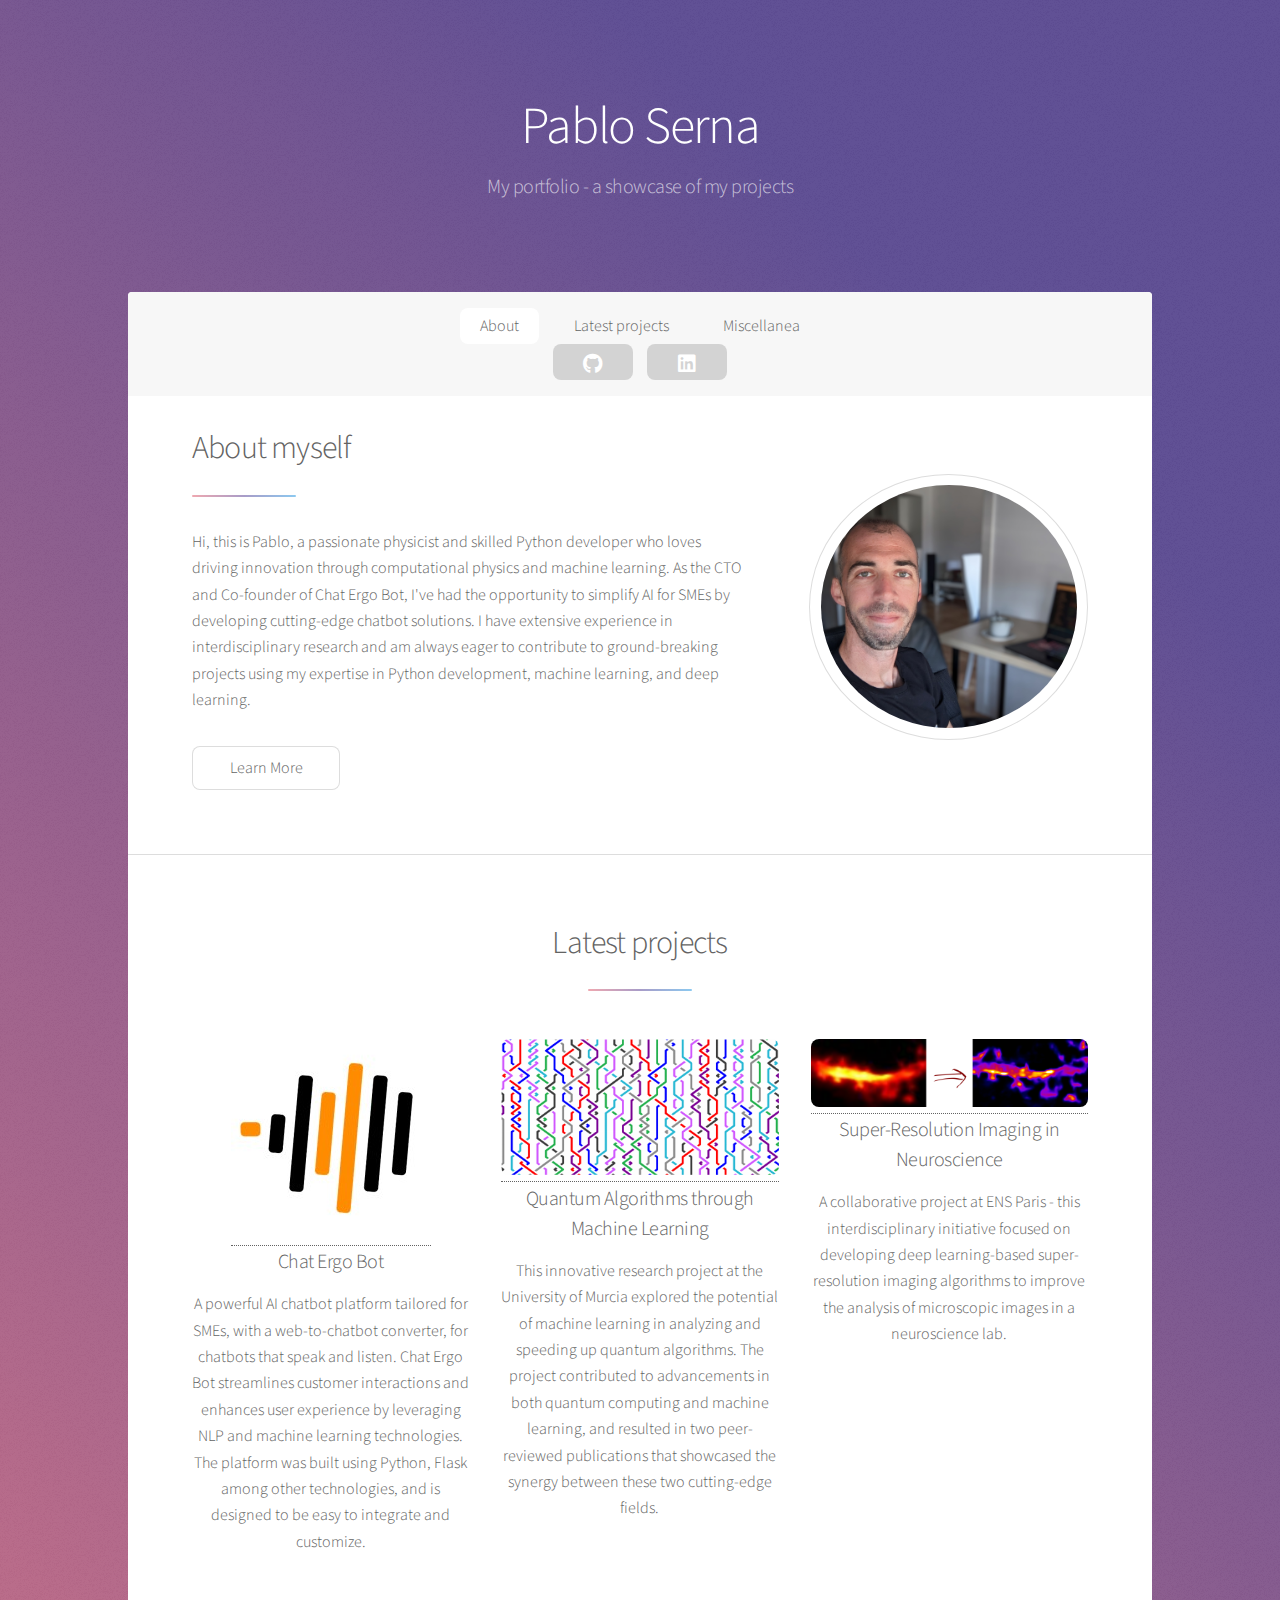
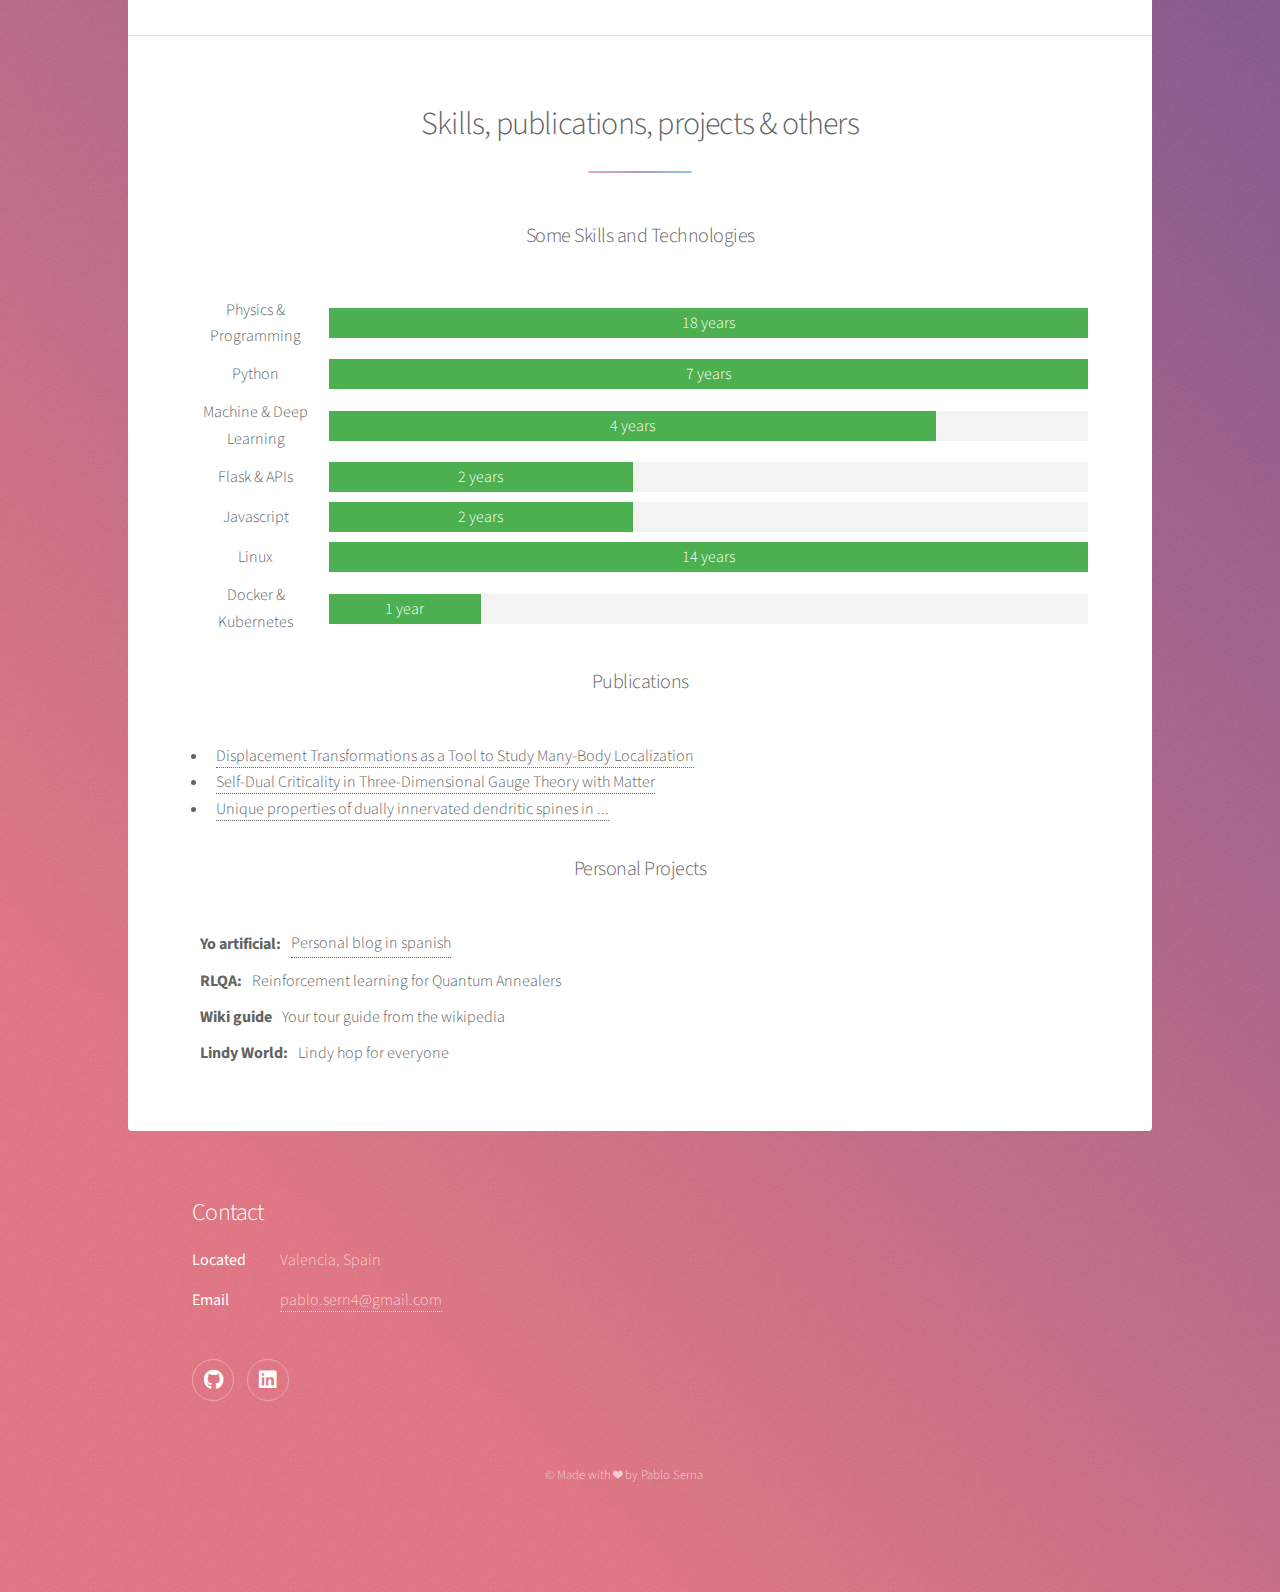
==== commit 1029b405: "location" ====
--- a/index.html
+++ b/index.html
@@ -198,7 +198,7 @@
 						<section>
 							<h2>Contact</h2>
 							<dl class="alt">
-								<dt>Address</dt>
+								<dt>Located</dt>
 								<dd>Valencia, Spain</dd>
 								<dt>Email</dt>
 								<dd><a href="#">pablo.sern4@gmail.com</a></dd>
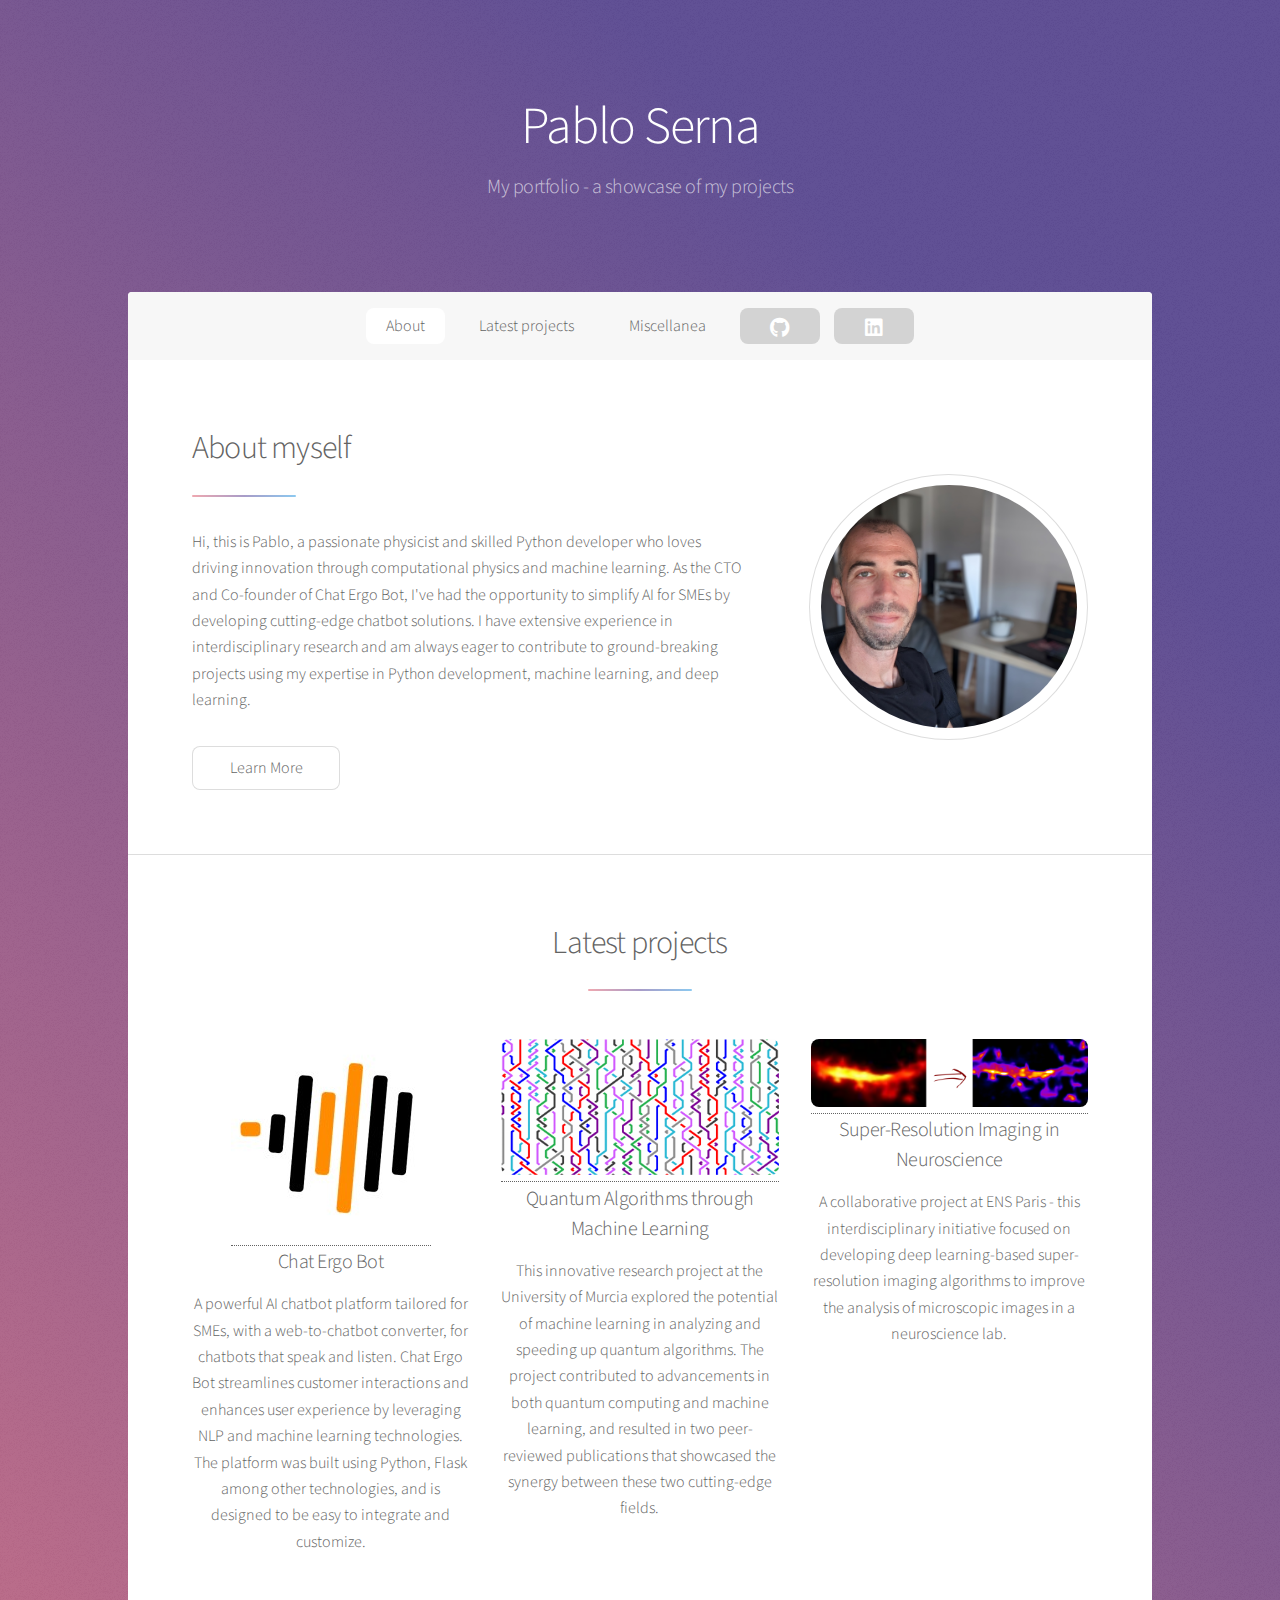
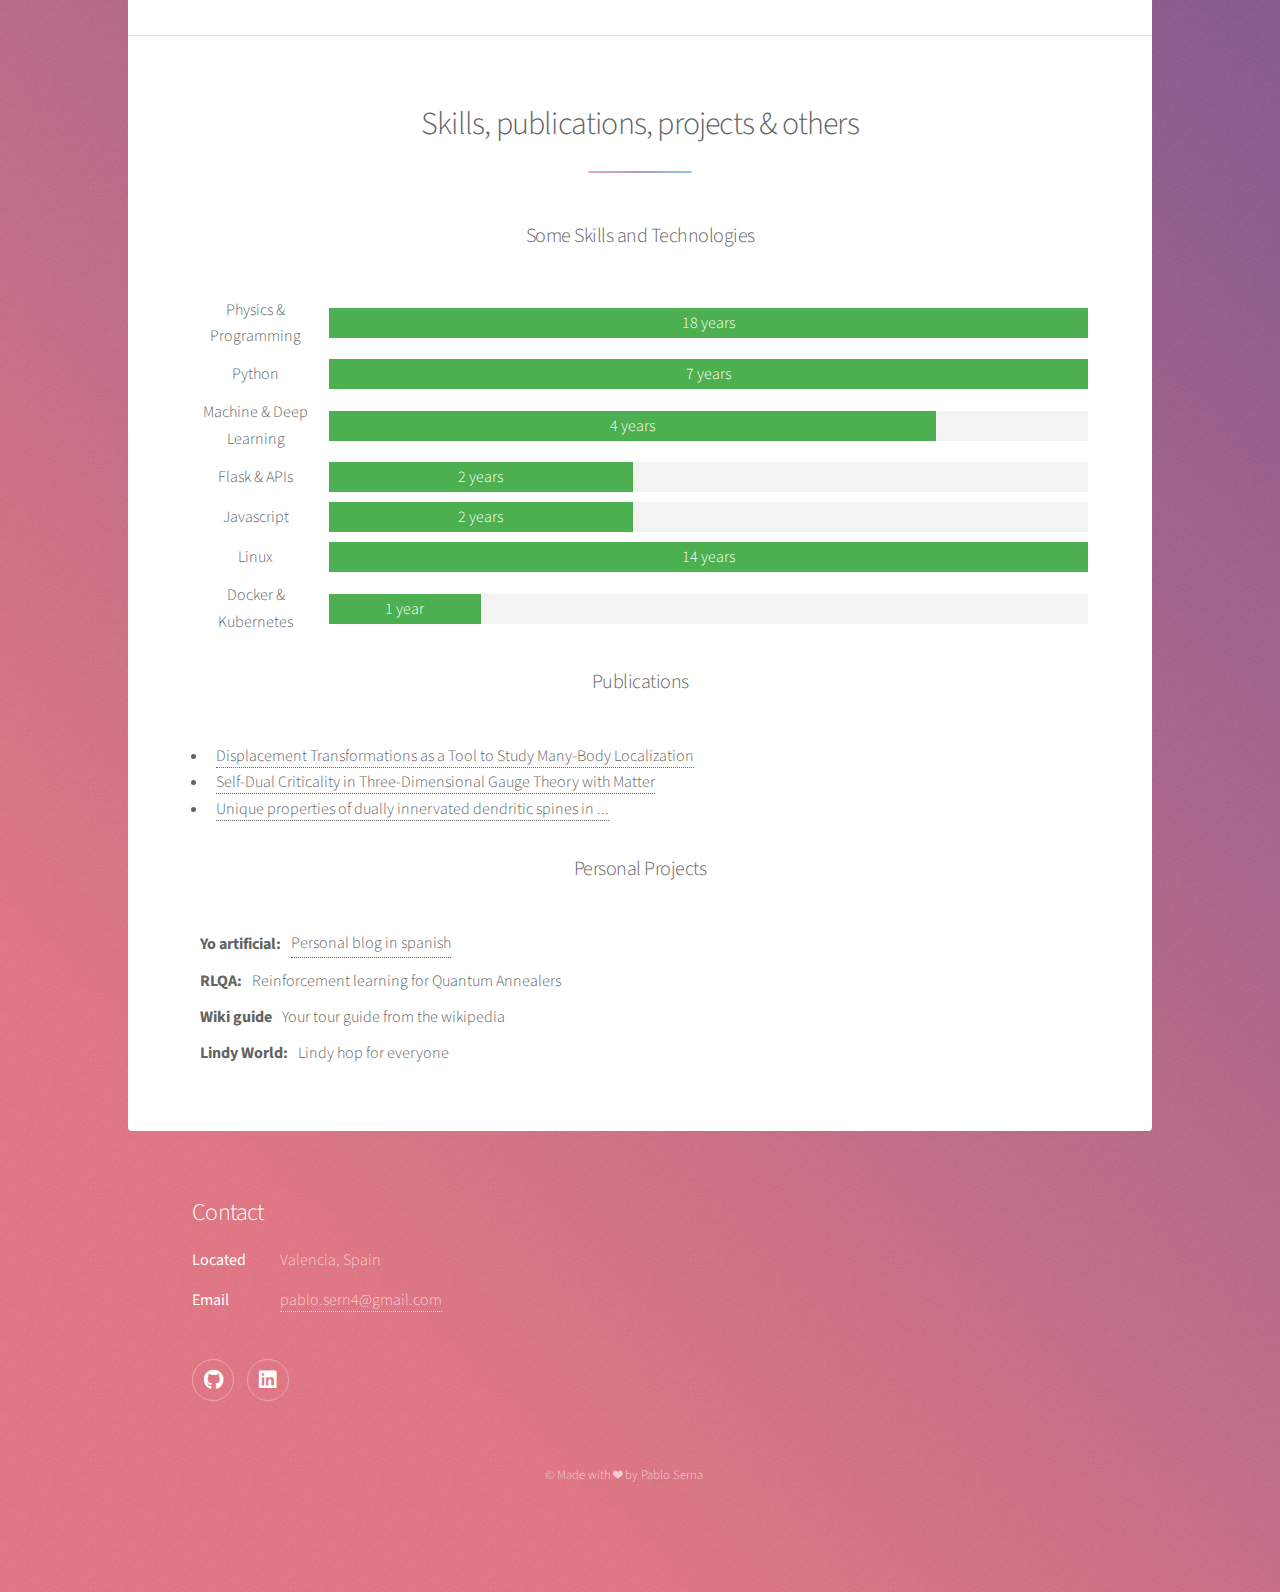
==== commit a0d42f64: "social better location" ====
--- a/index.html
+++ b/index.html
@@ -30,11 +30,11 @@
 							<li><a href="#intro" class="active">About</a></li>
 							<li><a href="#first">Latest projects</a></li>
 							<li><a href="#second">Miscellanea</a></li>
-						</ul>
-						<ul class="icons">
 							<li><a href="https://github.com/p-serna" class="icon iconHeader brands fa-github alt"  target="_blank"><span class="label">GitHub</span></a></li>
 							<li><a href="https://www.linkedin.com/in/pablo-serna/en/" target="_blank" class="icon iconHeader brands fa-linkedin alt"><span class="label">Linkedin</span></a></li>
+						
 						</ul>
+						
 					</nav>
 
 				<!-- Main -->
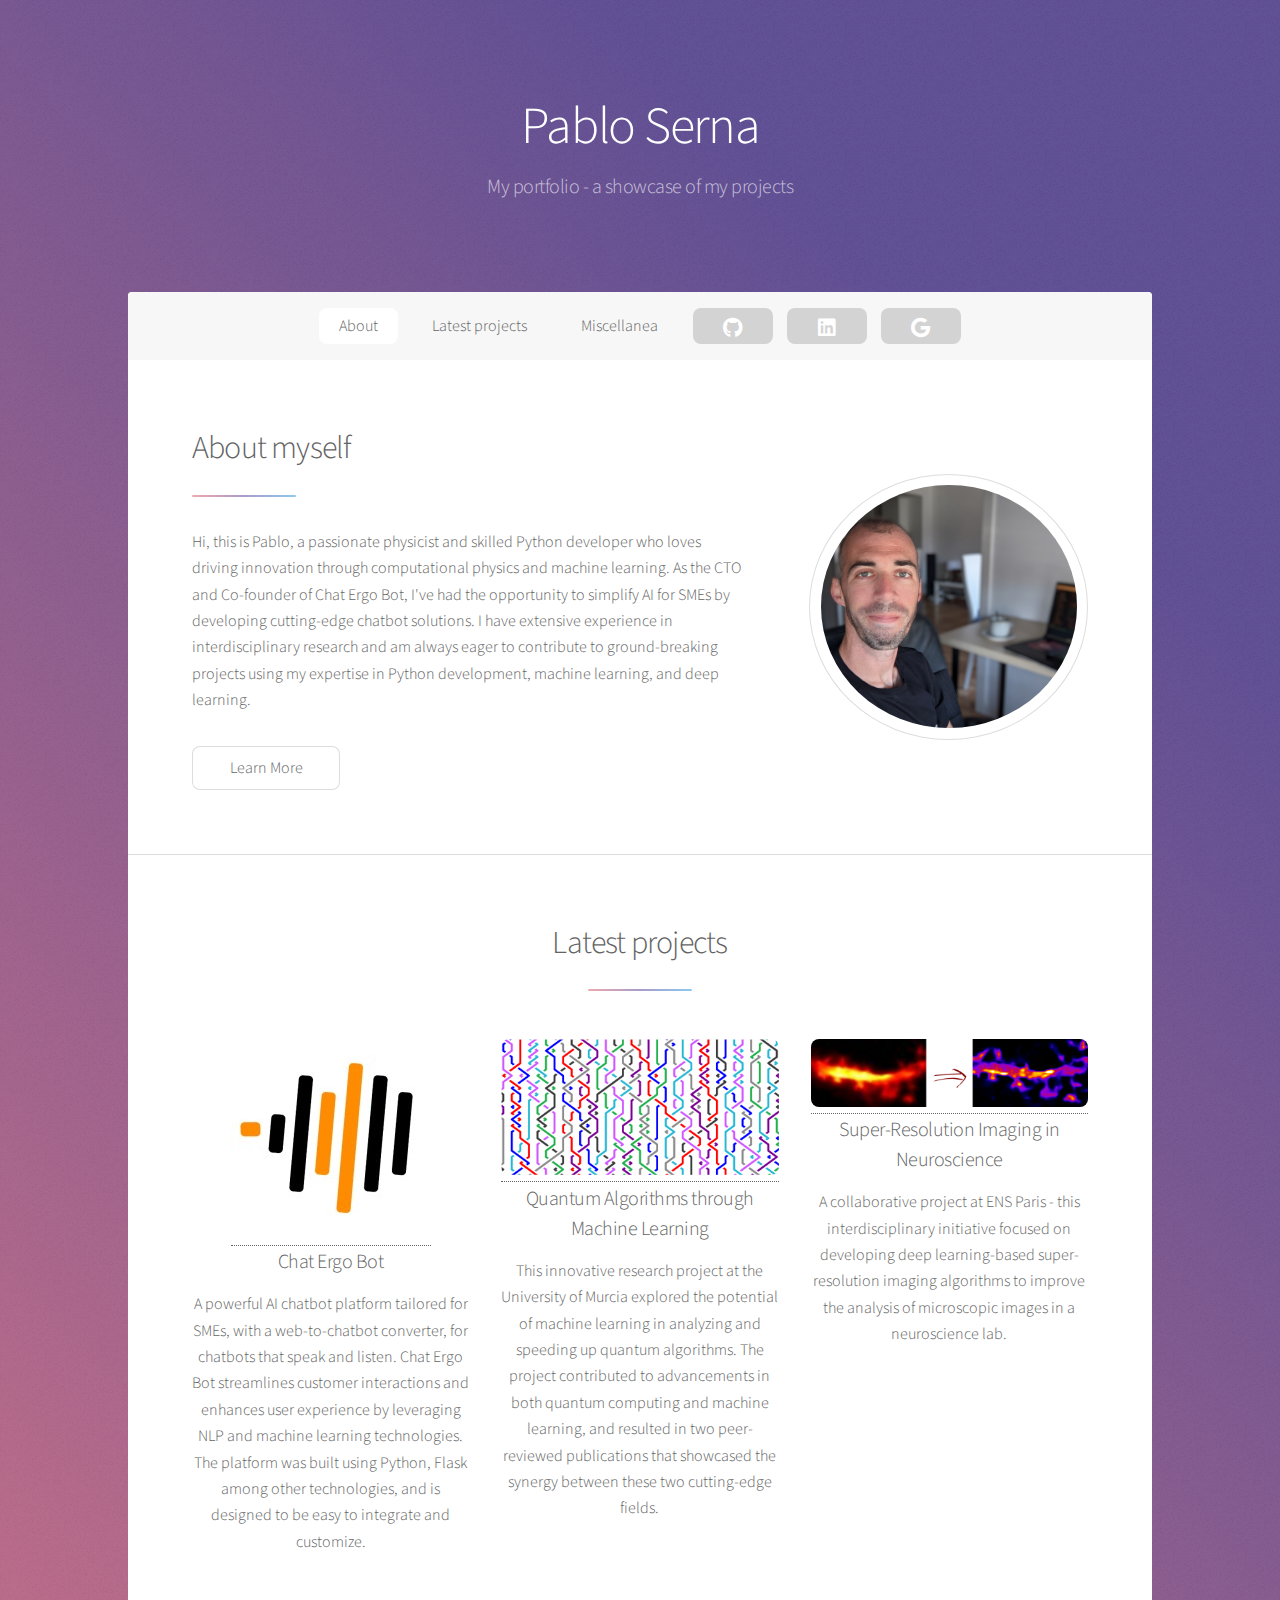
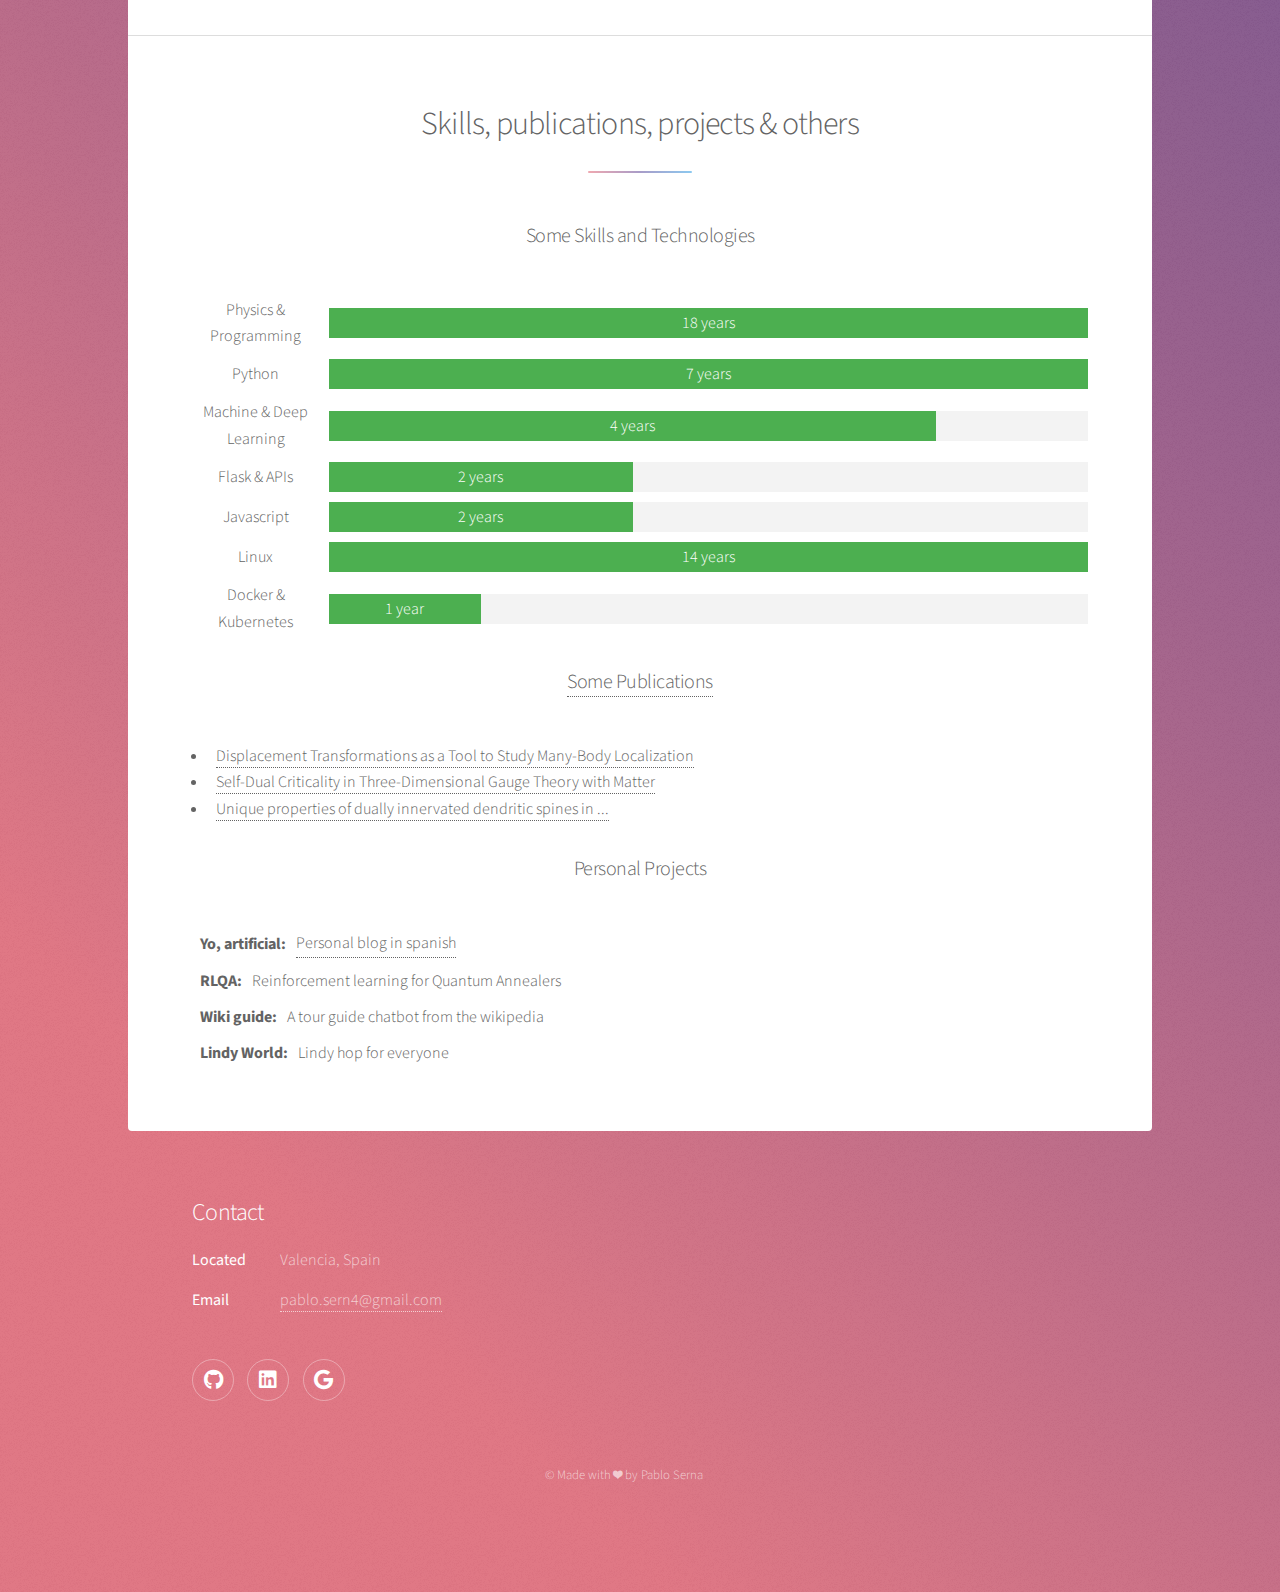
==== commit 12cc69bb: "google scholar" ====
--- a/index.html
+++ b/index.html
@@ -32,6 +32,7 @@
 							<li><a href="#second">Miscellanea</a></li>
 							<li><a href="https://github.com/p-serna" class="icon iconHeader brands fa-github alt"  target="_blank"><span class="label">GitHub</span></a></li>
 							<li><a href="https://www.linkedin.com/in/pablo-serna/en/" target="_blank" class="icon iconHeader brands fa-linkedin alt"><span class="label">Linkedin</span></a></li>
+							<li><a href="https://https://scholar.google.com/citations?user=PWxsl-gAAAAJ&hl=en" target="_blank" class="icon iconHeader brands fa-google alt"><span class="label">Google scholar</span></a></li>
 						
 						</ul>
 						
@@ -146,7 +147,7 @@
 									</div>
 									
 								</p>
-								<h3>Publications</h3>
+								<h3> <a href="https://https://scholar.google.com/citations?user=PWxsl-gAAAAJ&hl=en"> Some Publications</a></h3>
 								<p class="content">
 									<ul class="articulos">
 										<li>
@@ -164,13 +165,13 @@
 								<p class="content">	
 									<ul class="projects-list">
 										<li>
-											<span class="project-name">Yo artificial:</span> <a href="https://yoartificial.com/aprendizaje-con-transferencia/">Personal blog in spanish</a>
+											<span class="project-name">Yo, artificial:</span> <a href="https://yoartificial.com/aprendizaje-con-transferencia/">Personal blog in spanish</a>
 										</li>
 										<li>
 											<span class="project-name">RLQA:</span> Reinforcement learning for Quantum Annealers</a>
 										</li>
 										<li>
-											<span class="project-name">Wiki guide</span> Your tour guide from the wikipedia</a>
+											<span class="project-name">Wiki guide:</span> A tour guide chatbot from the wikipedia</a>
 										</li>
 										<li>
 											<span class="project-name">Lindy World:</span> Lindy hop for everyone</a>
@@ -206,6 +207,7 @@
 							<ul class="icons">
 								<li><a href="https://github.com/p-serna" class="icon brands fa-github alt"  target="_blank"><span class="label">GitHub</span></a></li>
 								<li><a href="https://www.linkedin.com/in/pablo-serna/en/" target="_blank" class="icon  brands fa-linkedin alt"><span class="label">Linkedin</span></a></li>
+								<li><a href="https://https://scholar.google.com/citations?user=PWxsl-gAAAAJ&hl=en" target="_blank" class="icon  brands fa-google alt"><span class="label">Google Scholar</span></a></li>
 							</ul>
 						</section>
 						<p class="copyright">&copy; Made with ❤ by Pablo Serna</p>
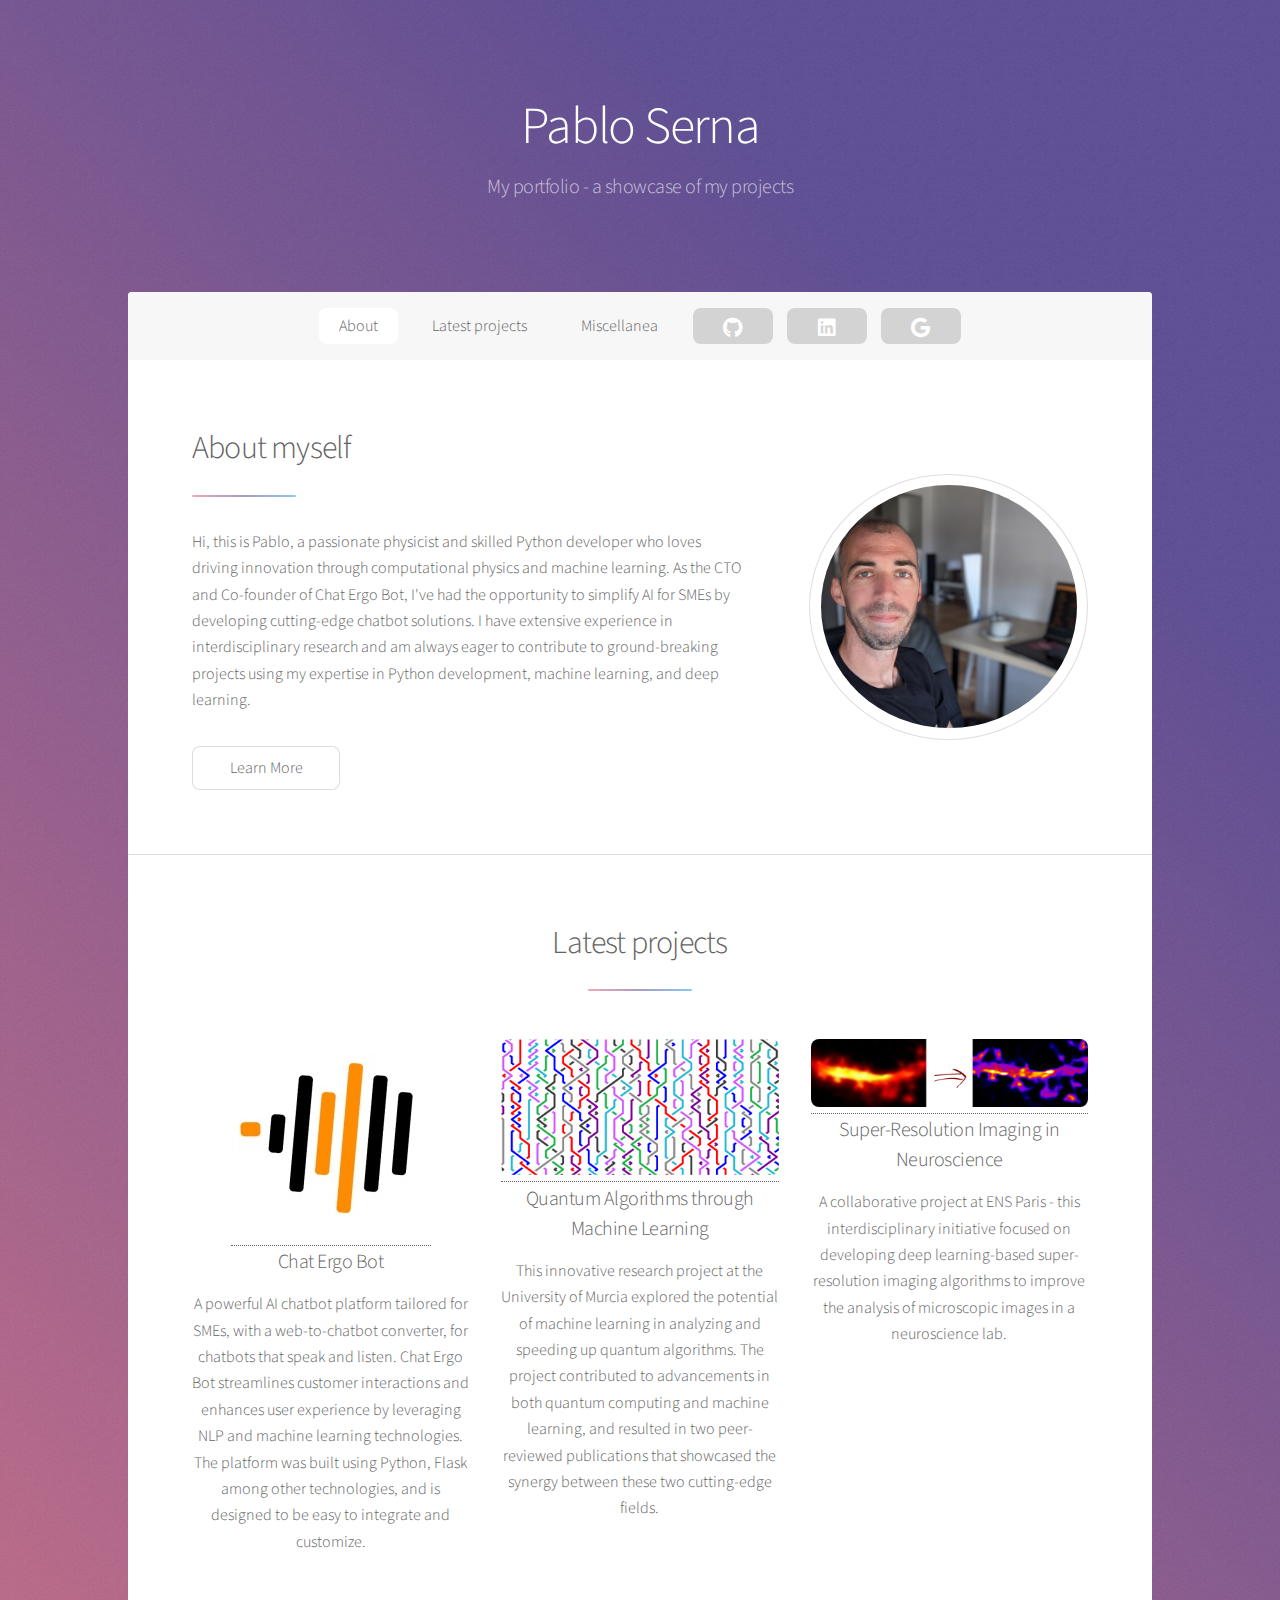
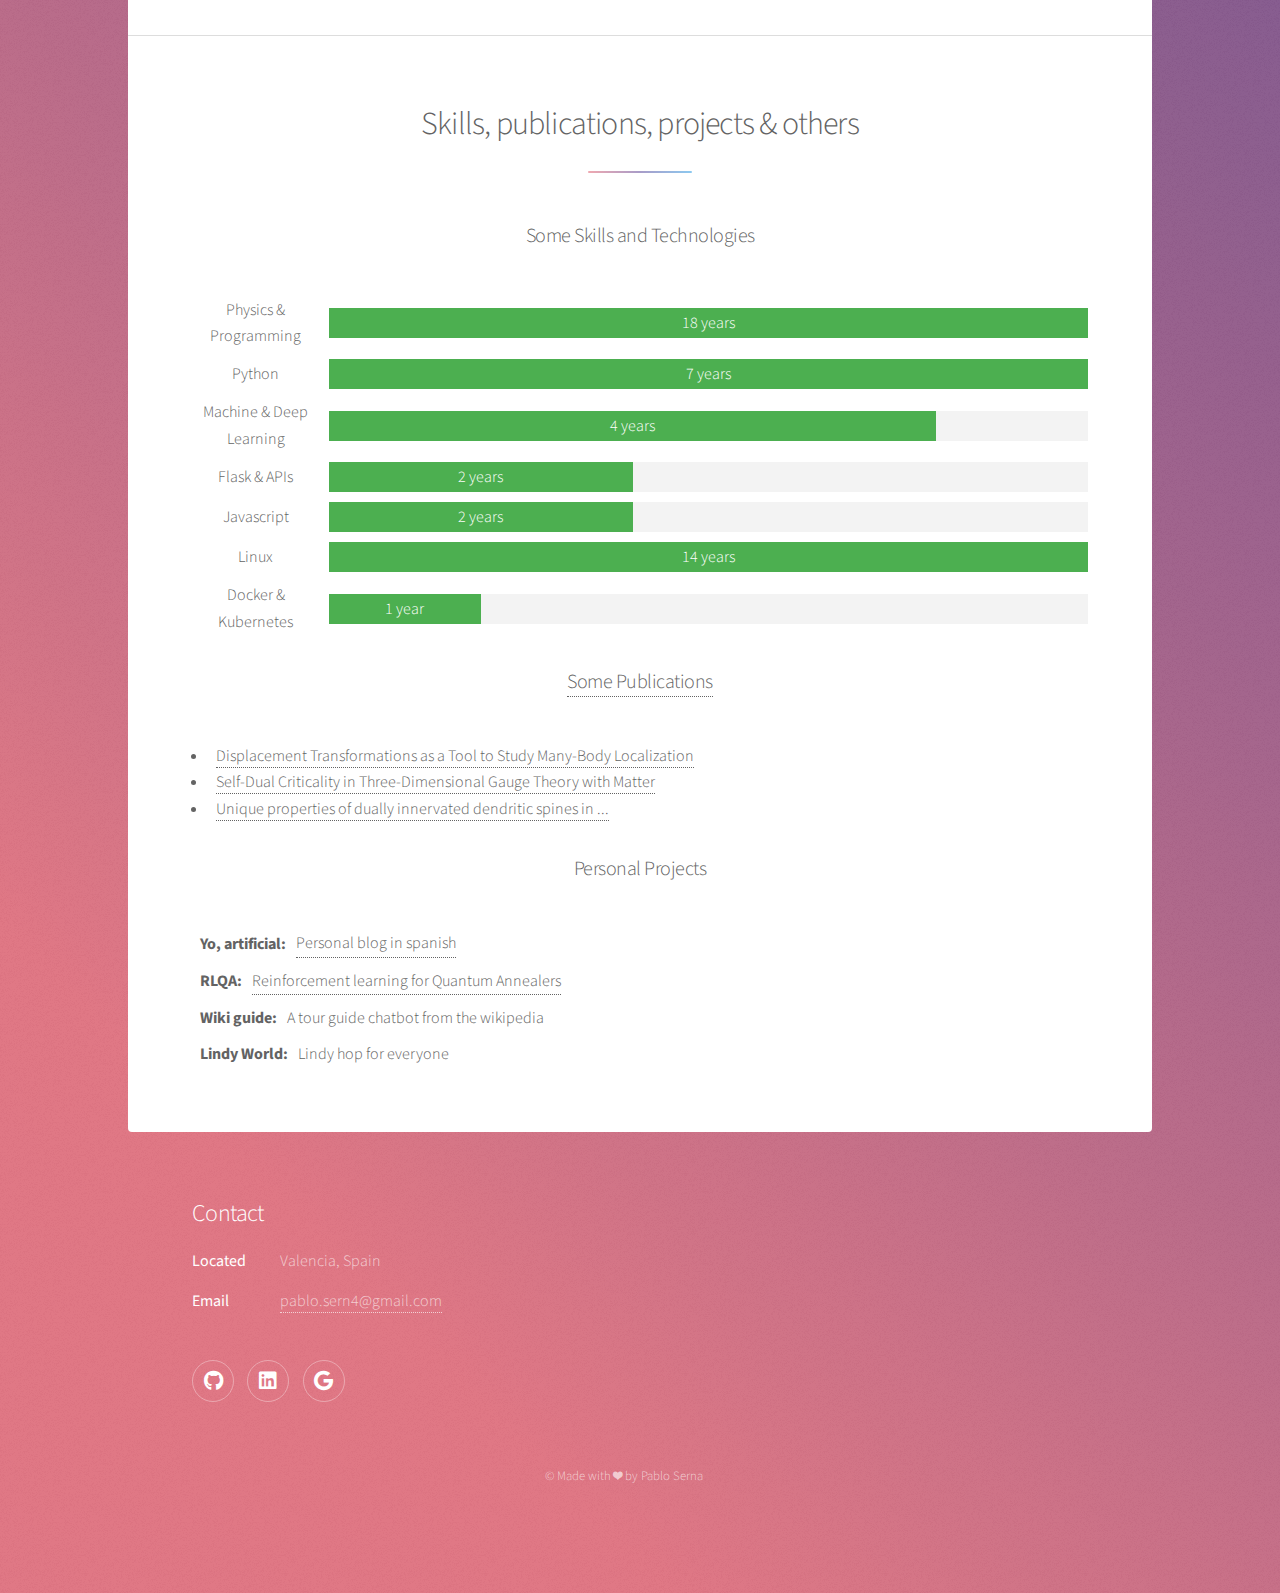
==== commit 9991edc2: "added link" ====
--- a/index.html
+++ b/index.html
@@ -32,7 +32,7 @@
 							<li><a href="#second">Miscellanea</a></li>
 							<li><a href="https://github.com/p-serna" class="icon iconHeader brands fa-github alt"  target="_blank"><span class="label">GitHub</span></a></li>
 							<li><a href="https://www.linkedin.com/in/pablo-serna/en/" target="_blank" class="icon iconHeader brands fa-linkedin alt"><span class="label">Linkedin</span></a></li>
-							<li><a href="https://https://scholar.google.com/citations?user=PWxsl-gAAAAJ&hl=en" target="_blank" class="icon iconHeader brands fa-google alt"><span class="label">Google scholar</span></a></li>
+							<li><a href="https://scholar.google.com/citations?user=PWxsl-gAAAAJ&hl=en" target="_blank" class="icon iconHeader brands fa-google alt"><span class="label">Google scholar</span></a></li>
 						
 						</ul>
 						
@@ -147,7 +147,7 @@
 									</div>
 									
 								</p>
-								<h3> <a href="https://https://scholar.google.com/citations?user=PWxsl-gAAAAJ&hl=en"> Some Publications</a></h3>
+								<h3> <a href="https://scholar.google.com/citations?user=PWxsl-gAAAAJ&hl=en"> Some Publications</a></h3>
 								<p class="content">
 									<ul class="articulos">
 										<li>
@@ -168,10 +168,10 @@
 											<span class="project-name">Yo, artificial:</span> <a href="https://yoartificial.com/aprendizaje-con-transferencia/">Personal blog in spanish</a>
 										</li>
 										<li>
-											<span class="project-name">RLQA:</span> Reinforcement learning for Quantum Annealers</a>
-										</li>
-										<li>
-											<span class="project-name">Wiki guide:</span> A tour guide chatbot from the wikipedia</a>
+											<span class="project-name">RLQA:</span> <a href="https://github.com/p-serna/game_embeddings">Reinforcement learning for Quantum Annealers</a>
+										</li>
+										<li>
+											<span class="project-name">Wiki guide:</span> A tour guide chatbot from the wikipedia
 										</li>
 										<li>
 											<span class="project-name">Lindy World:</span> Lindy hop for everyone</a>
@@ -207,7 +207,7 @@
 							<ul class="icons">
 								<li><a href="https://github.com/p-serna" class="icon brands fa-github alt"  target="_blank"><span class="label">GitHub</span></a></li>
 								<li><a href="https://www.linkedin.com/in/pablo-serna/en/" target="_blank" class="icon  brands fa-linkedin alt"><span class="label">Linkedin</span></a></li>
-								<li><a href="https://https://scholar.google.com/citations?user=PWxsl-gAAAAJ&hl=en" target="_blank" class="icon  brands fa-google alt"><span class="label">Google Scholar</span></a></li>
+								<li><a href="https://scholar.google.com/citations?user=PWxsl-gAAAAJ&hl=en" target="_blank" class="icon  brands fa-google alt"><span class="label">Google Scholar</span></a></li>
 							</ul>
 						</section>
 						<p class="copyright">&copy; Made with ❤ by Pablo Serna</p>
@@ -225,4 +225,4 @@
 			<script src="assets/js/main.js"></script>
 
 	</body>
-</html>+</html>
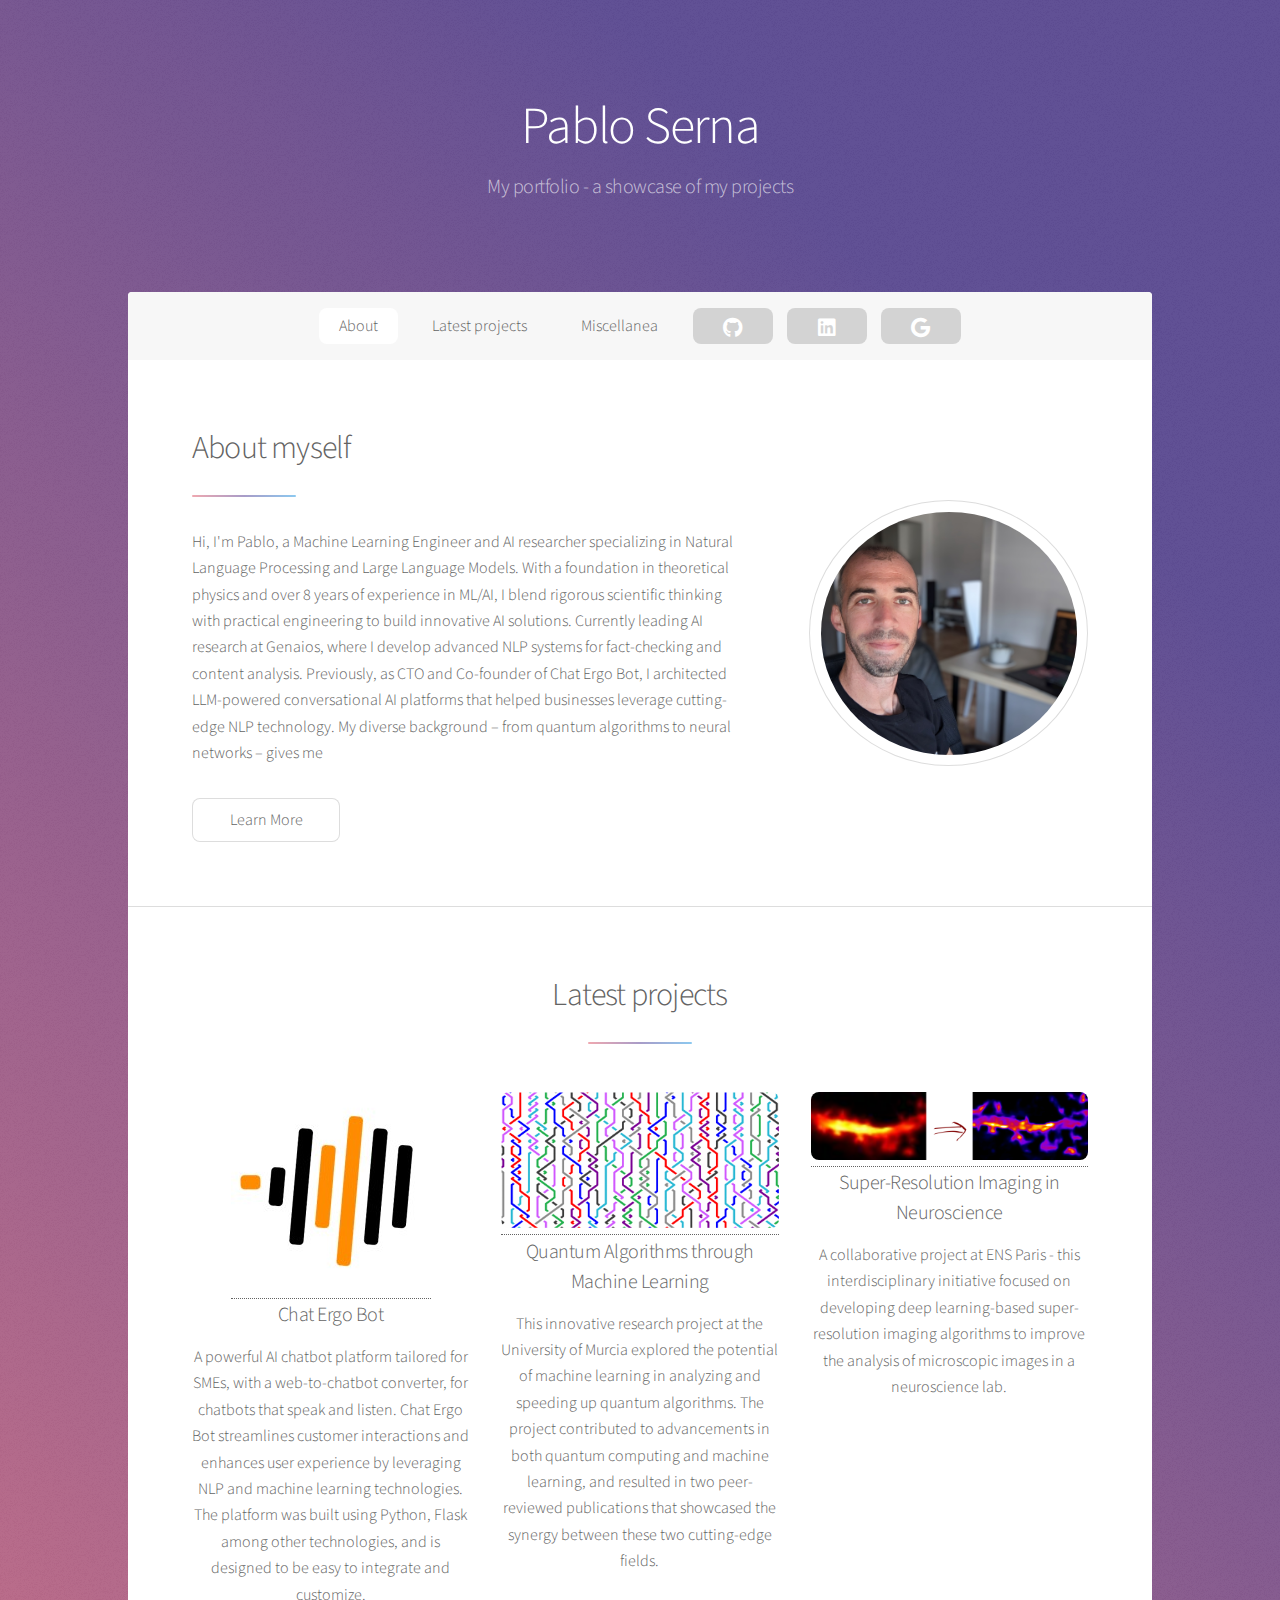
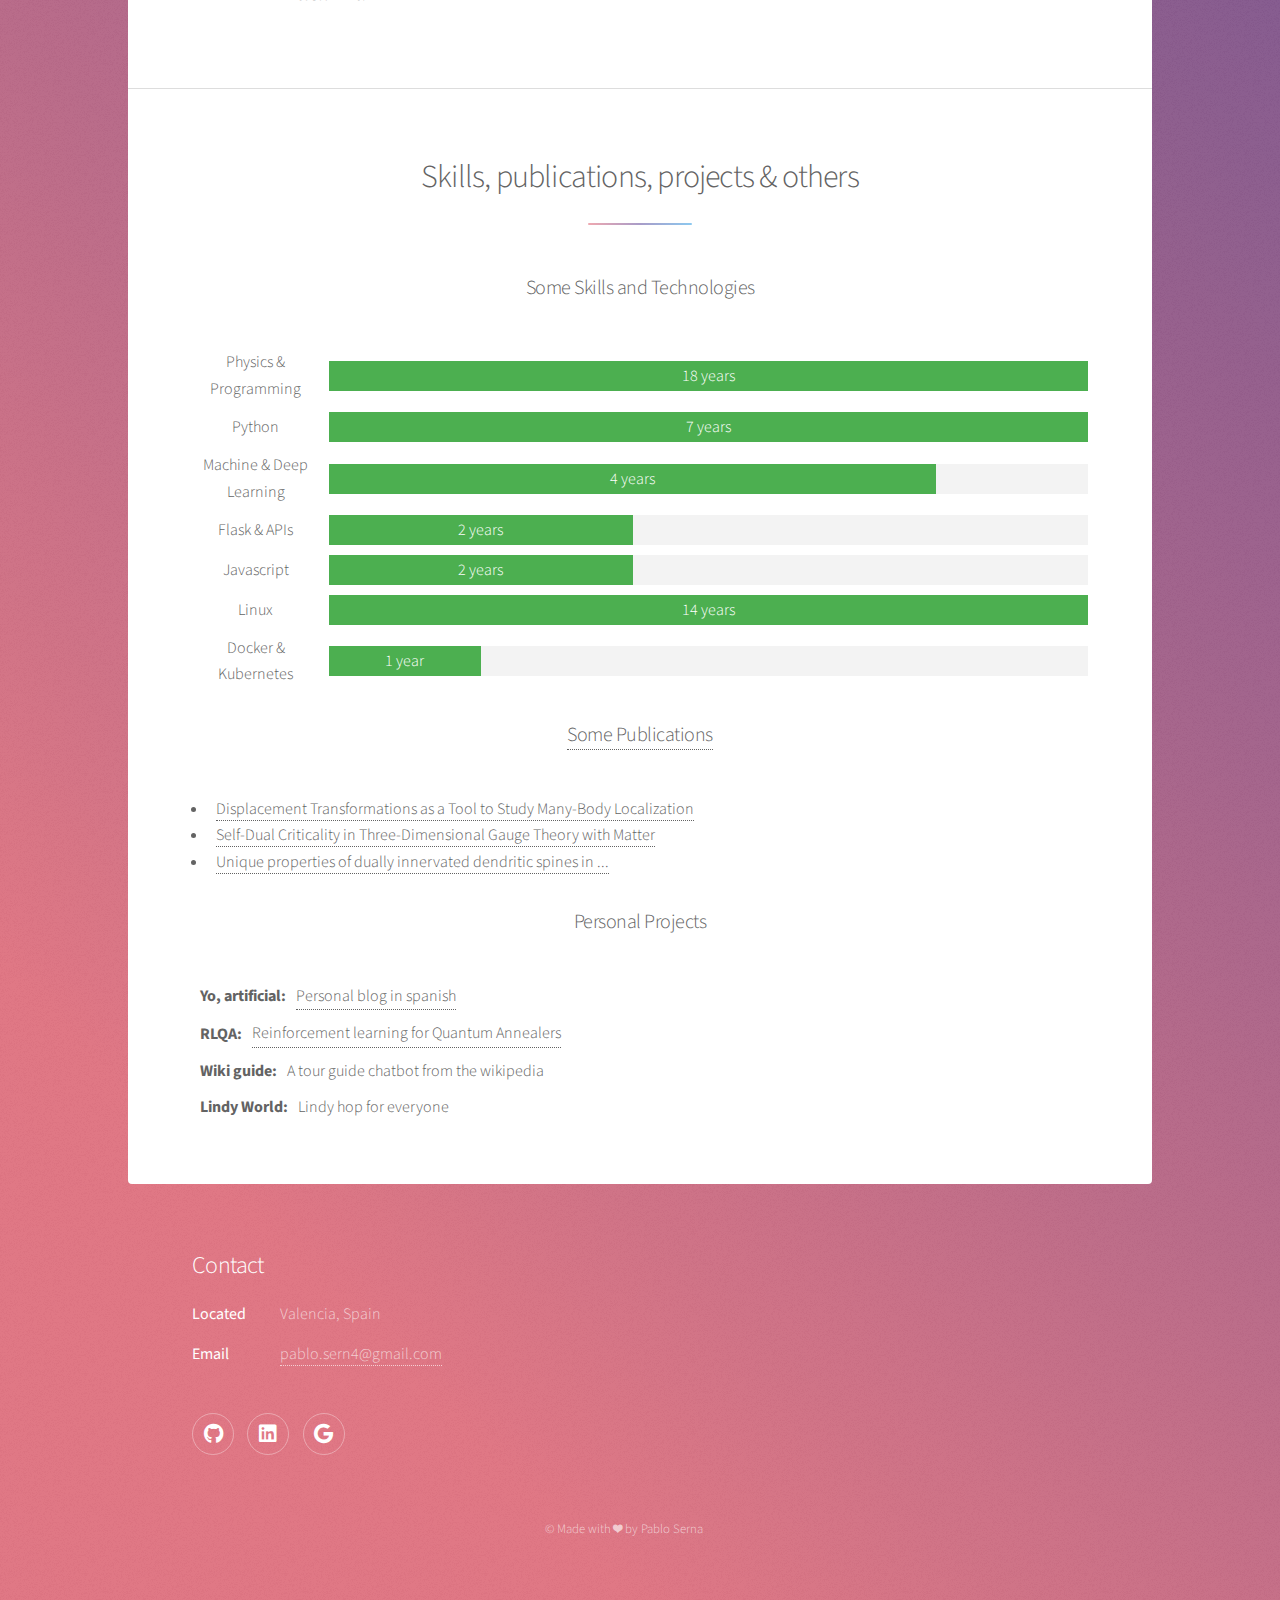
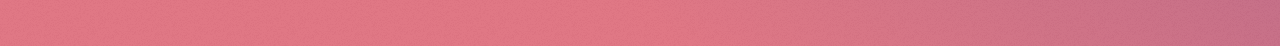
==== commit 66581241: "Modified description" ====
--- a/index.html
+++ b/index.html
@@ -48,7 +48,7 @@
 										<header class="major">
 											<h2>About myself</h2>
 										</header>
-										<p>Hi, this is Pablo, a passionate physicist and skilled Python developer who loves driving innovation through computational physics and machine learning. As the CTO and Co-founder of Chat Ergo Bot, I've had the opportunity to simplify AI for SMEs by developing cutting-edge chatbot solutions. I have extensive experience in interdisciplinary research and am always eager to contribute to ground-breaking projects using my expertise in Python development, machine learning, and deep learning. 
+										<p>Hi, I'm Pablo, a Machine Learning Engineer and AI researcher specializing in Natural Language Processing and Large Language Models. With a foundation in theoretical physics and over 8 years of experience in ML/AI, I blend rigorous scientific thinking with practical engineering to build innovative AI solutions. Currently leading AI research at Genaios, where I develop advanced NLP systems for fact-checking and content analysis. Previously, as CTO and Co-founder of Chat Ergo Bot, I architected LLM-powered conversational AI platforms that helped businesses leverage cutting-edge NLP technology. My diverse background – from quantum algorithms to neural networks – gives me
 										</p>
 										<ul class="actions">
 											<li><a href="about-me.html" class="button" target="_blank">Learn More</a></li>
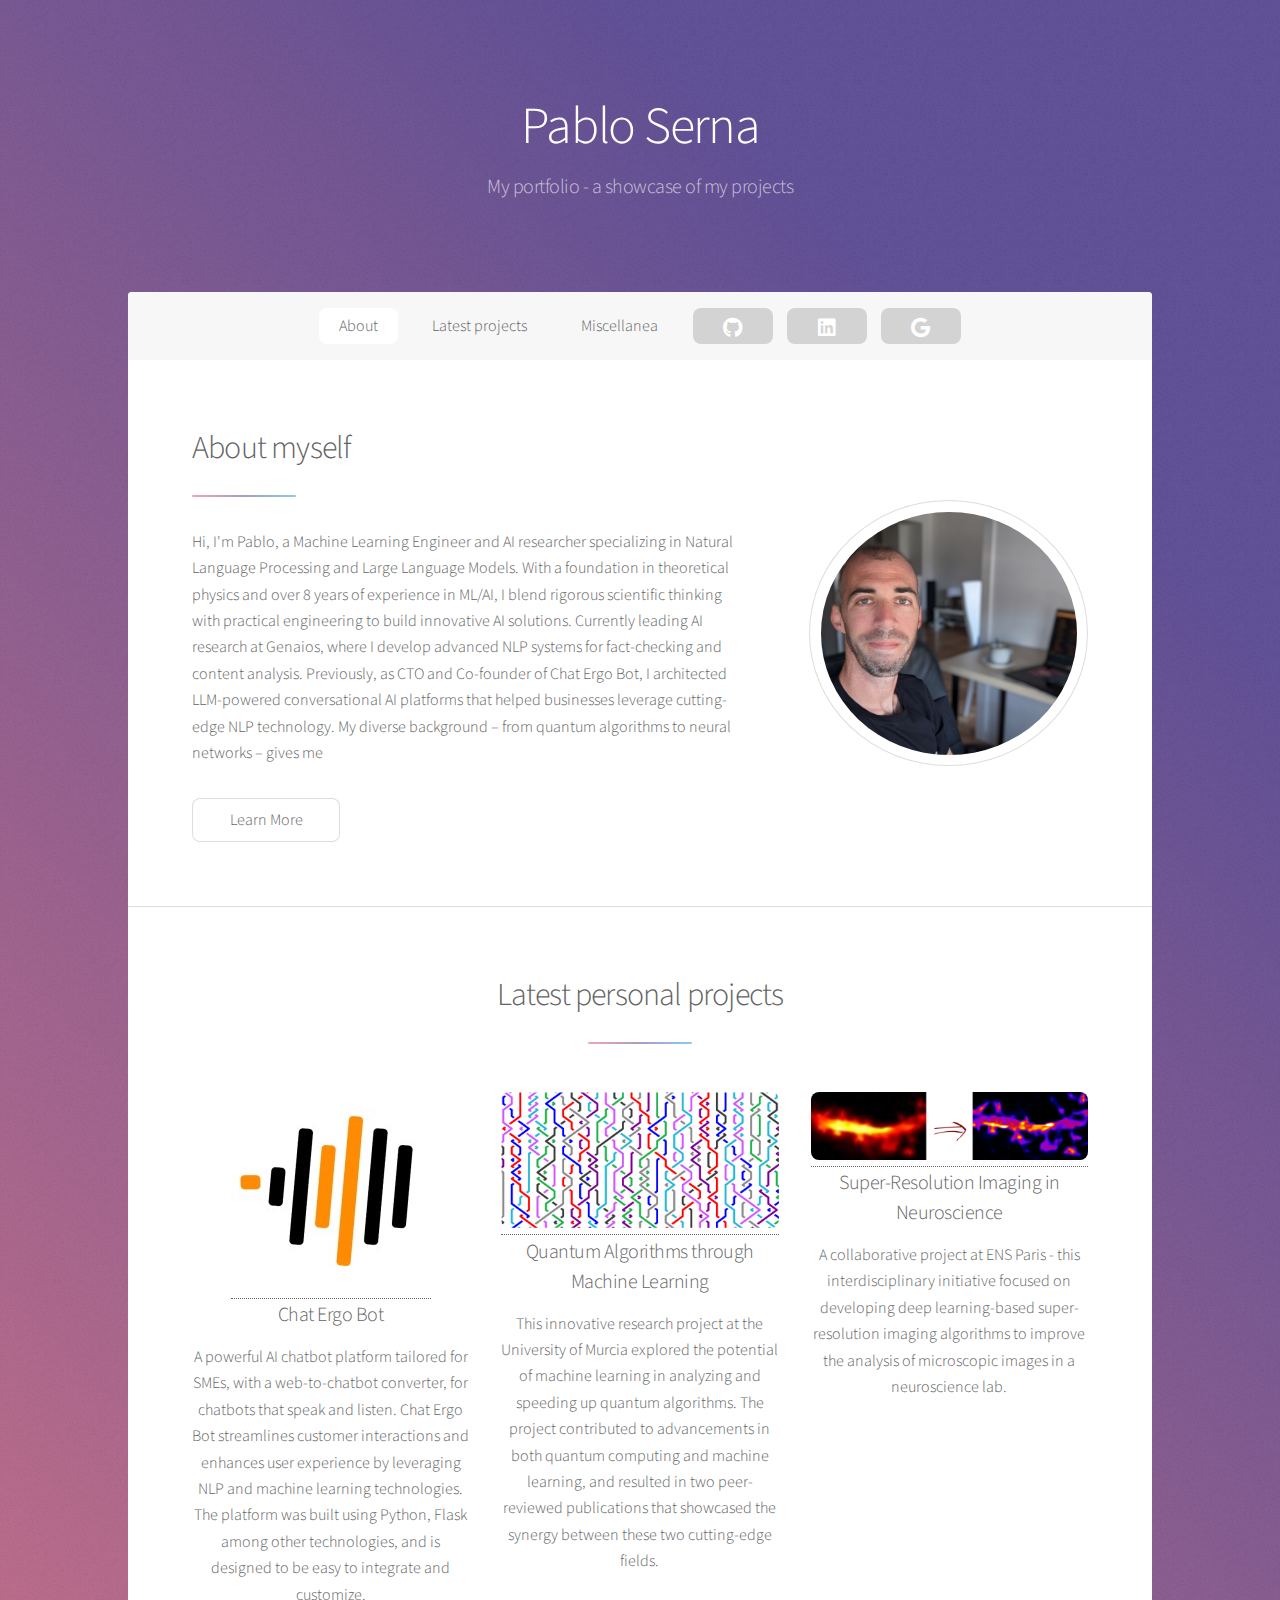
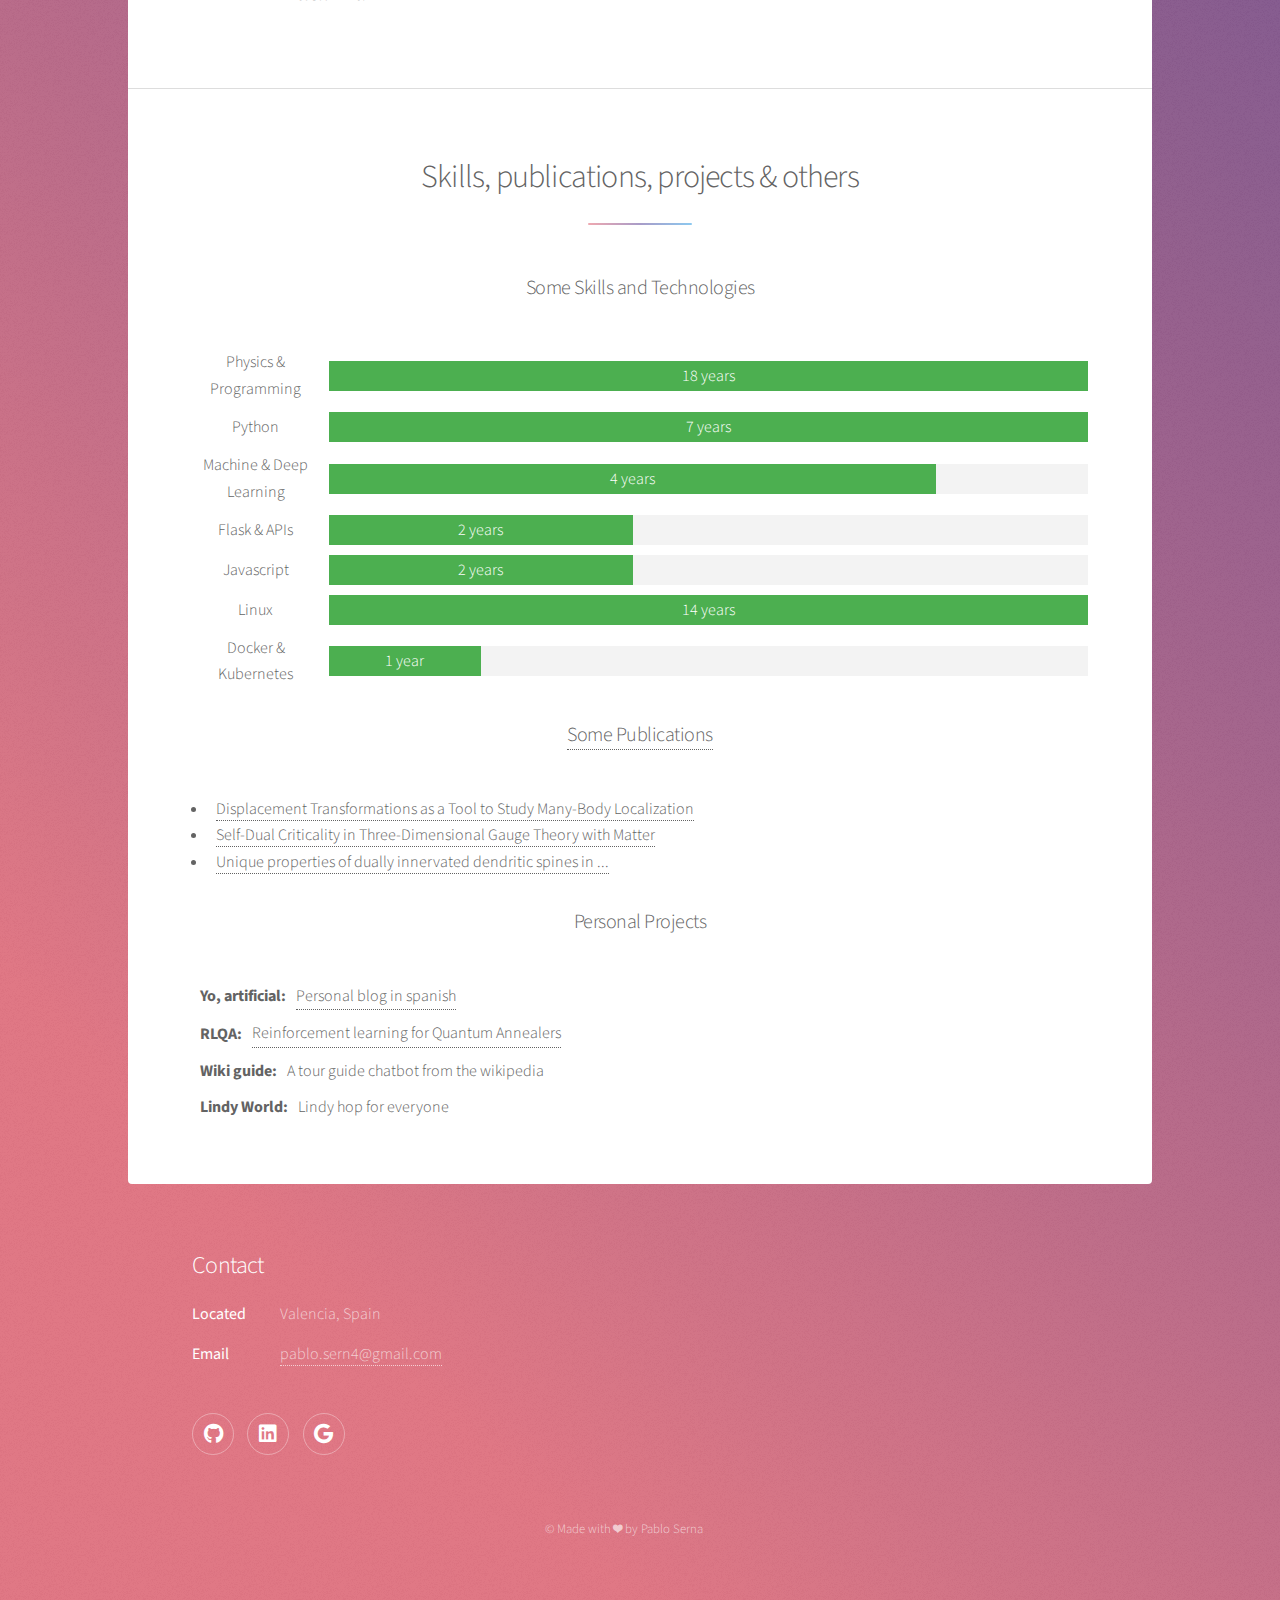
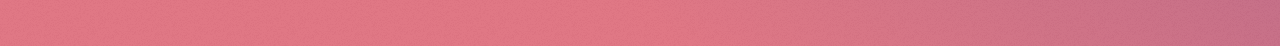
==== commit 410baaf1: "Modified description - personal projects" ====
--- a/index.html
+++ b/index.html
@@ -61,7 +61,7 @@
 						<!-- First Section -->
 							<section id="first" class="main special">
 								<header class="major">
-									<h2>Latest projects</h2>
+									<h2>Latest personal projects</h2>
 								</header>
 								<ul class="features">
 									<li>
